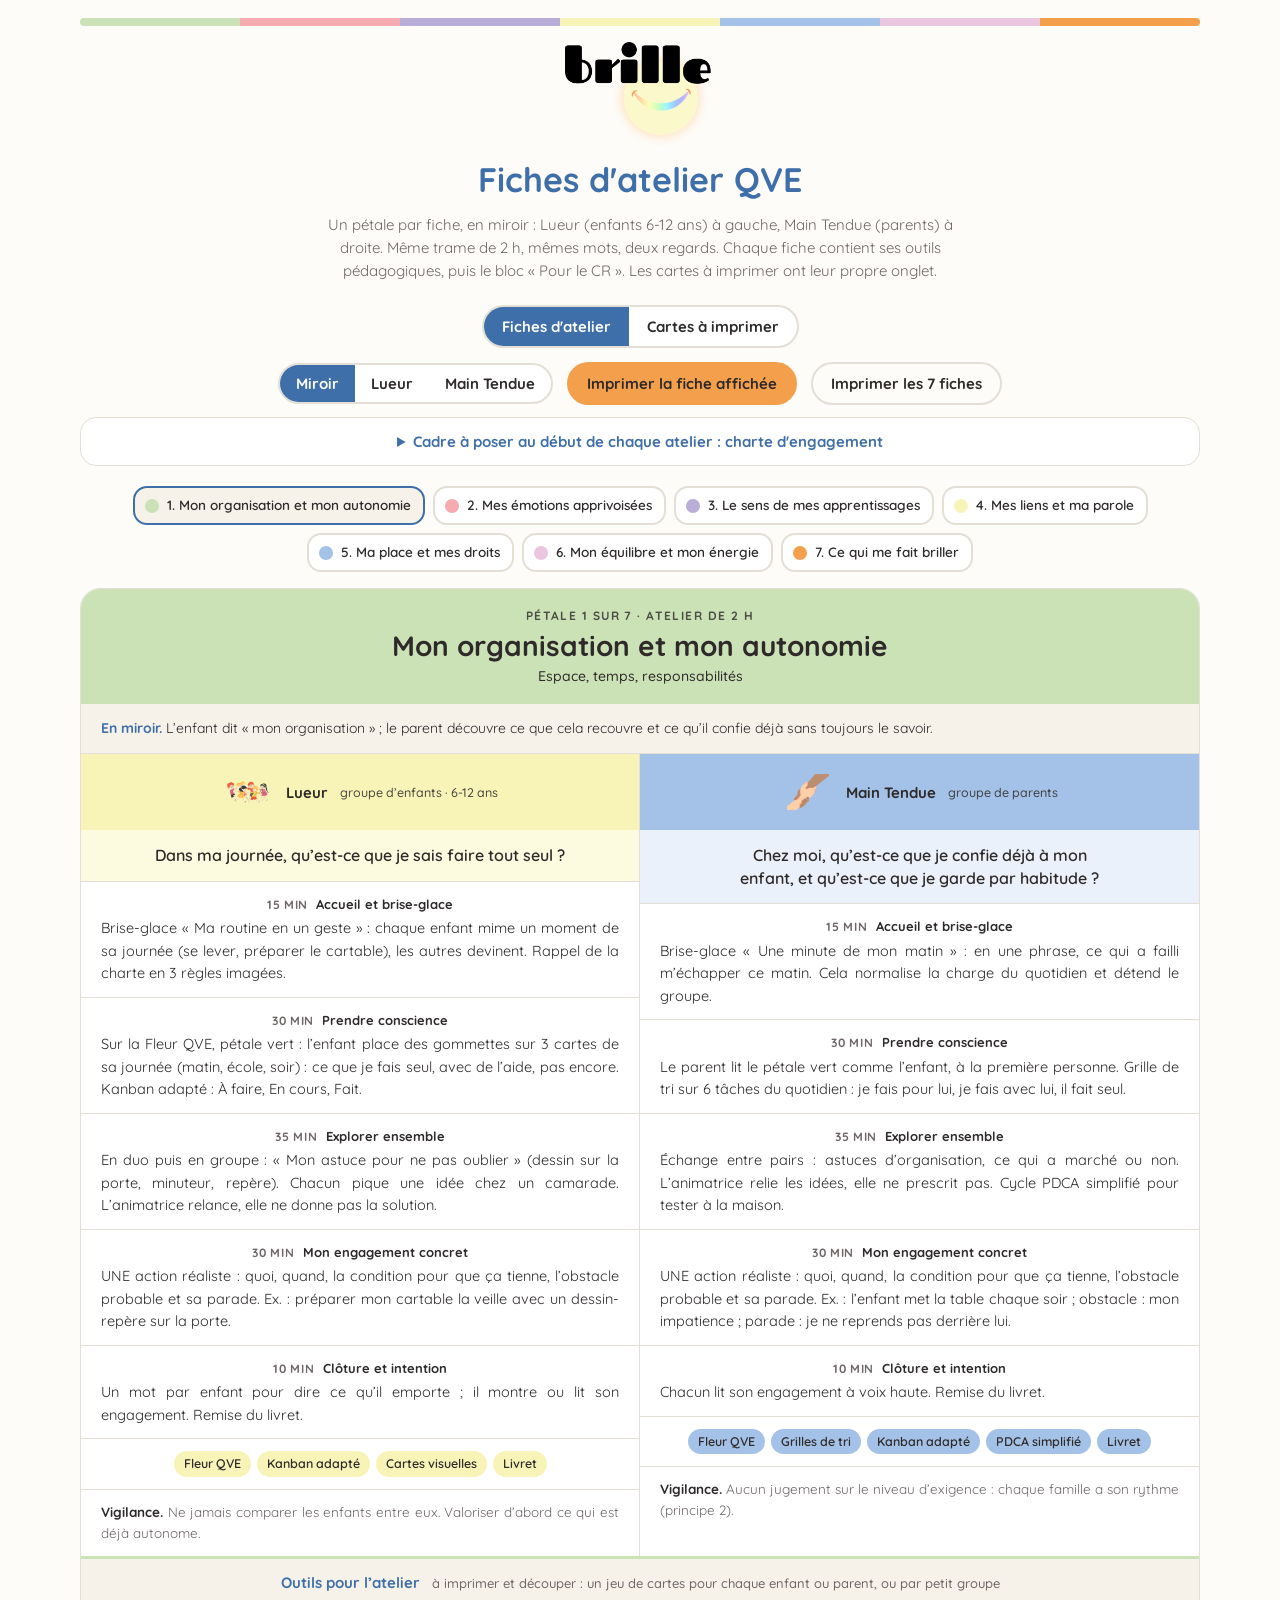
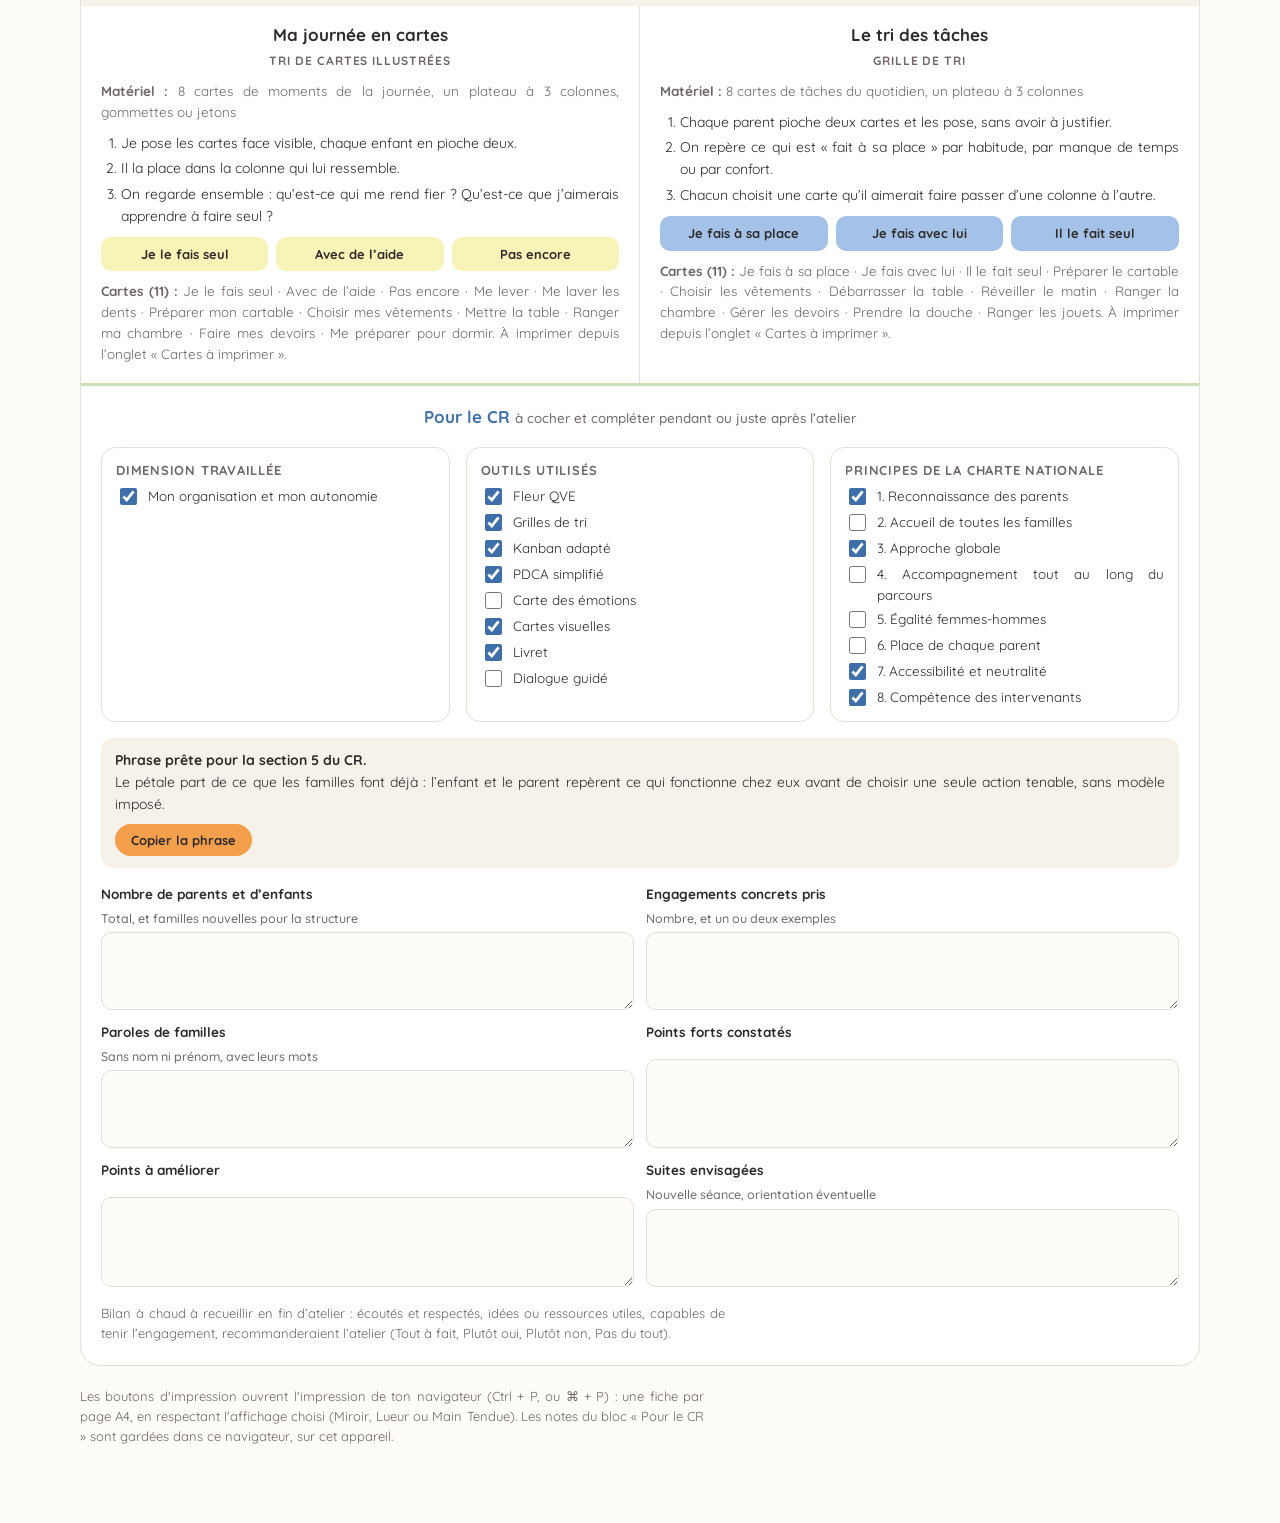
==== fiches-ateliers.html @ bea383f6 "Add files via upload" ====
<!doctype html>
<html lang="fr">
<head>
<meta charset="utf-8">
<meta name="viewport" content="width=device-width, initial-scale=1, viewport-fit=cover">
<style>[hidden]{display:none!important} body{margin:0}</style>
<title>Fiches d'atelier QVE</title>
<link rel="preconnect" href="https://fonts.googleapis.com">
<link rel="preconnect" href="https://fonts.gstatic.com" crossorigin>
<link href="https://fonts.googleapis.com/css2?family=Quicksand:wght@400;500;600;700&display=swap" rel="stylesheet">
<style>
/* Concept : une fiche par pétale, Lueur (enfants) et Main Tendue (parents) face à face, avec le bloc « Pour le CR » en pied. Palette du dossier de présentation BRILLE. */
:root {
  --bg: #FDFCF8; --surface: #ffffff; --fg: #2E2A2A; --muted: #6f6767; --line: #e4dfd6;
  --accent: #3f6fa8; --cta: #f49f4c; --ink: #2E2A2A;
  --lueur: #f8f4b8; --lueur-soft: #fdfbdf; --lueur-ink: #8a5a0c;
  --mt: #a4c2e7; --mt-soft: #eaf1fa; --mt-ink: #2f5f96;
  --soft-fill: #f6f2ea;
  --font: 'Quicksand', system-ui, -apple-system, 'Segoe UI', sans-serif;
}
@media (prefers-color-scheme: dark) {
  :root:not([data-theme="light"]) {
    --bg: #1c1b1f; --surface: #26242a; --fg: #efeaea; --muted: #b3abab; --line: #3b3840;
    --accent: #8db4e8; --lueur-soft: #36341f; --lueur-ink: #f0c98b; --mt-soft: #223244; --mt-ink: #a9c8f0;
    --soft-fill: #2d2b32; color-scheme: dark;
  }
}
:root[data-theme="dark"] {
  --bg: #1c1b1f; --surface: #26242a; --fg: #efeaea; --muted: #b3abab; --line: #3b3840;
  --accent: #8db4e8; --lueur-soft: #36341f; --lueur-ink: #f0c98b; --mt-soft: #223244; --mt-ink: #a9c8f0;
  --soft-fill: #2d2b32; color-scheme: dark;
}
* { box-sizing: border-box; }
body { background: var(--bg); color: var(--fg); font-family: var(--font); font-size: 15px; line-height: 1.55; margin: 0;
  padding-block: 0; padding-left: max(16px, env(safe-area-inset-left, 0px)); padding-right: max(16px, env(safe-area-inset-right, 0px)); }
.wrap { max-width: 1120px; margin: 0 auto; padding-block: 18px 64px; }
.bar7 { display: flex; height: 8px; border-radius: 4px; overflow: hidden; margin-bottom: 16px; }
.bar7 i { flex: 1; }
h1 { font-size: clamp(24px, 4.5vw, 34px); line-height: 1.15; margin: 0 0 6px; color: var(--accent); text-wrap: balance; }
.lead { color: var(--muted); max-width: 70ch; margin: 0 0 14px; }
.top { display: flex; flex-wrap: wrap; gap: 12px 24px; align-items: flex-end; justify-content: space-between; }
.modes { display: inline-flex; border: 2px solid var(--line); border-radius: 999px; overflow: hidden; background: var(--surface); }
.modes button { border: 0; background: transparent; color: var(--fg); font: inherit; font-weight: 700; padding: 7px 16px; cursor: pointer; }
.modes button[aria-pressed="true"] { background: var(--accent); color: #fff; }
:root[data-theme="dark"] .modes button[aria-pressed="true"] { color: #14202e; }
@media (prefers-color-scheme: dark) { :root:not([data-theme="light"]) .modes button[aria-pressed="true"] { color: #14202e; } }
button:focus-visible, summary:focus-visible, textarea:focus-visible, input:focus-visible { outline: 3px solid var(--accent); outline-offset: 2px; }
.tabs { display: flex; gap: 8px; overflow-x: auto; padding: 4px 2px 10px; margin: 14px 0 6px; scrollbar-width: thin; }
.tab { flex: 0 0 auto; border: 2px solid var(--line); background: var(--surface); color: var(--fg); font: inherit; font-weight: 600; font-size: 13.5px;
  border-radius: 14px; padding: 7px 12px 7px 10px; cursor: pointer; display: flex; align-items: center; gap: 8px; }
.tab .dot { width: 14px; height: 14px; border-radius: 50%; flex: none; }
.tab[aria-selected="true"] { border-color: var(--accent); background: var(--soft-fill); }
details.cadre { background: var(--surface); border: 1px solid var(--line); border-radius: 16px; padding: 0; margin: 6px 0 16px; }
details.cadre > summary { cursor: pointer; font-weight: 700; color: var(--accent); padding: 12px 16px; }
.cadre-body { padding: 0 16px 16px; display: grid; grid-template-columns: repeat(2, minmax(0, 1fr)); gap: 14px; font-size: 14px; }
.cadre-body h4 { margin: 0 0 6px; font-size: 14px; }
.cadre-body ul { margin: 0; padding-left: 18px; display: grid; gap: 4px; }
@media (max-width: 720px) { .cadre-body { grid-template-columns: minmax(0, 1fr); } }

.fiche { background: var(--surface); border: 1px solid var(--line); border-radius: 20px; overflow: hidden; margin-bottom: 20px; }
.fiche[hidden] { display: none; }
.band { background: var(--pc); color: var(--ink); padding: 18px 20px 16px; display: grid; gap: 4px; }
.band .kick { font-size: 12px; font-weight: 700; letter-spacing: .12em; text-transform: uppercase; opacity: .8; }
.band h2 { margin: 0; font-size: clamp(21px, 3.4vw, 28px); line-height: 1.15; text-wrap: balance; }
.band .sub { font-size: 14px; font-weight: 500; }
.mirror { padding: 14px 20px; border-bottom: 1px solid var(--line); background: var(--soft-fill); font-size: 14px; }
.mirror b { color: var(--accent); }
.cols { display: grid; grid-template-columns: 1fr 1fr; }
.side-h { padding: 12px 20px; font-weight: 700; display: flex; flex-wrap: wrap; gap: 4px 12px; align-items: baseline; }
.side-h small { font-weight: 500; opacity: .85; }
.lueur .side-h { background: var(--lueur); color: var(--ink); }
.mt .side-h { background: var(--mt); color: var(--ink); }
.question { padding: 14px 20px; font-weight: 600; font-size: 16px; line-height: 1.4; text-wrap: balance; }
.lueur .question { background: var(--lueur-soft); }
.mt .question { background: var(--mt-soft); }
.step { padding: 12px 20px; border-top: 1px solid var(--line); min-width: 0; }
.step .tl { display: flex; gap: 8px; align-items: baseline; font-size: 12px; font-weight: 700; letter-spacing: .06em; text-transform: uppercase; color: var(--muted); margin-bottom: 3px; }
.step .tl b { color: var(--fg); letter-spacing: 0; text-transform: none; font-size: 13px; }
.step p { margin: 0; font-size: 14.5px; }
.lueur { border-right: 1px solid var(--line); }
.chips { display: flex; flex-wrap: wrap; gap: 6px; padding: 12px 20px; border-top: 1px solid var(--line); }
.chip { font-size: 12.5px; font-weight: 600; padding: 3px 10px; border-radius: 999px; }
.lueur .chip { background: var(--lueur); color: var(--ink); }
.mt .chip { background: var(--mt); color: var(--ink); }
.vig { padding: 12px 20px; border-top: 1px solid var(--line); font-size: 13.5px; color: var(--muted); }
.vig b { color: var(--fg); }
[data-mode="lueur"] .mt, [data-mode="mt"] .lueur { display: none; }
[data-mode="lueur"] .cols, [data-mode="mt"] .cols { grid-template-columns: minmax(0, 1fr); }
[data-mode="lueur"] .lueur { border-right: 0; }
.mt, .lueur { min-width: 0; }
@media (max-width: 760px) {
  .cols { grid-template-columns: minmax(0, 1fr); }
  .lueur { border-right: 0; border-bottom: 3px solid var(--line); }
}

.cr { border-top: 3px solid var(--pc); padding: 18px 20px 22px; display: grid; gap: 16px; }
.cr h3 { margin: 0; font-size: 17px; color: var(--accent); }
.cr h3 span { font-weight: 500; color: var(--muted); font-size: 13.5px; }
.crgrid { display: grid; grid-template-columns: repeat(3, minmax(0, 1fr)); gap: 16px; }
@media (max-width: 860px) { .crgrid { grid-template-columns: minmax(0, 1fr); } }
.box { border: 1px solid var(--line); border-radius: 14px; padding: 12px 14px; min-width: 0; }
.box h4 { margin: 0 0 6px; font-size: 13px; letter-spacing: .06em; text-transform: uppercase; color: var(--muted); }
.checks { display: grid; gap: 4px; font-size: 13.5px; }
.checks label { display: flex; gap: 8px; align-items: flex-start; }
.checks input { width: 17px; height: 17px; margin-top: 2px; accent-color: var(--accent); flex: none; }
.phrase { font-size: 14px; background: var(--soft-fill); border-radius: 12px; padding: 12px 14px; }
.phrase .cp { margin-top: 8px; border: 2px solid var(--cta); background: var(--cta); color: var(--ink); font: inherit; font-weight: 700; font-size: 13px; border-radius: 999px; padding: 4px 14px; cursor: pointer; }
.notes { display: grid; grid-template-columns: repeat(2, minmax(0, 1fr)); gap: 12px; }
@media (max-width: 760px) { .notes { grid-template-columns: minmax(0, 1fr); } }
.notes label { display: grid; gap: 4px; font-weight: 700; font-size: 13.5px; }
.notes label span { font-weight: 500; color: var(--muted); font-size: 12.5px; }
.notes textarea { font: inherit; font-weight: 400; width: 100%; min-height: 78px; resize: vertical; padding: 8px 10px; border-radius: 10px; border: 1.5px solid var(--line); background: var(--bg); color: var(--fg); }
.foot { margin-top: 10px; font-size: 13px; color: var(--muted); max-width: 78ch; }


.logo { width: 52px; height: 52px; border-radius: 14px; flex: none; align-self: center; }
.side-h { align-items: center; }
.toolhead { padding: 12px 20px; font-weight: 700; color: var(--accent); border-top: 3px solid var(--pc); background: var(--soft-fill); }
.toolhead span { font-weight: 500; color: var(--muted); font-size: 13px; margin-left: 8px; }
.tool { padding: 16px 20px 18px; display: grid; gap: 10px; }
.tool h4 { margin: 0; font-size: 17px; }
.ttype { font-size: 12px; font-weight: 700; letter-spacing: .08em; text-transform: uppercase; color: var(--muted); margin-top: -6px; }
.mat { margin: 0; font-size: 13.5px; color: var(--muted); }
.how { margin: 0; padding-left: 20px; display: grid; gap: 4px; font-size: 14px; }
.zones { display: flex; flex-wrap: wrap; gap: 8px; }
.zone { flex: 1 1 90px; text-align: center; font-weight: 700; font-size: 13px; padding: 7px 6px; border-radius: 10px; color: var(--ink); }
.lueur .zone { background: var(--lueur); } .mt .zone { background: var(--mt); }
.cards { display: grid; grid-template-columns: repeat(auto-fill, minmax(130px, 1fr)); gap: 8px; }
.card { border: 2px dashed var(--line); border-radius: 12px; padding: 10px; font-size: 13.5px; font-weight: 600; min-height: 56px; display: flex; align-items: center; justify-content: center; text-align: center; overflow-wrap: anywhere; }
.lueur .card { background: var(--lueur-soft); } .mt .card { background: var(--mt-soft); }

@page { size: A4; margin: 10mm; }
@media print {
  body { background: #fff; color: #2E2A2A; padding: 0; font-size: 11.5px; }
  .top .modes, .tabs, .cp, details.cadre, .foot { display: none !important; }
  .fiche { break-after: page; border: 0; border-radius: 0; margin: 0; display: block !important; background: #fff; }
  .step, .box, .card { break-inside: avoid; }
  .toolhead { break-before: page; }
  .card { border-color: #8b8478; }
  .notes textarea { min-height: 56px; border: 1px solid #bdb6ac; background: #fff; }
}
@media (prefers-reduced-motion: no-preference) { .tab, .modes button { transition: background .15s, border-color .15s; } }
</style>
<style>
/* Alignements : titres centrés, textes justifiés */
.hero { display: grid; justify-items: center; text-align: center; gap: 8px; margin-bottom: 14px; }
.brand { width: 150px; height: auto; }
.lead { margin-inline: auto; text-align: center; }
.seg { display: inline-flex; border: 2px solid var(--line); border-radius: 999px; overflow: hidden; background: var(--surface); }
.seg button { border: 0; background: transparent; color: var(--fg); font: inherit; font-weight: 700; padding: 8px 18px; cursor: pointer; }
.seg button[aria-pressed="true"] { background: var(--accent); color: #fff; }
:root[data-theme="dark"] .seg button[aria-pressed="true"] { color: #14202e; }
@media (prefers-color-scheme: dark) { :root:not([data-theme="light"]) .seg button[aria-pressed="true"] { color: #14202e; } }
.toolbar { display: flex; flex-wrap: wrap; gap: 10px 14px; align-items: center; justify-content: center; margin: 12px 0; }
.btn { border: 2px solid var(--cta); background: var(--cta); color: #2E2A2A; font: inherit; font-weight: 700; border-radius: 999px; padding: 8px 18px; cursor: pointer; text-decoration: none; display: inline-block; }
.btn.alt { background: transparent; color: var(--fg); border-color: var(--line); }
.sel, .chk { display: flex; align-items: center; gap: 8px; font-weight: 600; font-size: 14px; }
.sel select { font: inherit; padding: 6px 10px; border-radius: 10px; border: 1.5px solid var(--line); background: var(--surface); color: var(--fg); max-width: 100%; }
.tabs { justify-content: center; flex-wrap: wrap; overflow: visible; }
.band, .question, .toolhead, .tool h4, .ttype, .cr h3 { text-align: center; }
.side-h { justify-content: center; text-align: center; }
.chips { justify-content: center; }
.step .tl { justify-content: center; }
.step p, .vig, .mirror, .mat, .how li, .phrase, .foot, .cadre-body li, .box .checks { text-align: justify; hyphens: auto; }
.cfoot { text-align: center; margin-inline: auto; }
.cadre > summary { text-align: center; }
.cadre-body h4 { text-align: center; }
#printCards { display: none; }
.pdfl { display: inline-flex; flex-wrap: wrap; gap: 10px; justify-content: center; }

/* Cartes 63 x 88 mm (format jeu de cartes standard) ; 1em = 1mm à l'impression */
.pcard { --u: .9mm; font-size: var(--u); width: 63em; height: 88em; box-sizing: border-box; background: #fff; border: .25em solid #d8d2c6; border-radius: 3.2em; font-family: var(--font); color: #2E2A2A; line-height: 1.2; overflow: hidden; flex: none; }
@media (max-width: 760px) { .pcard { --u: .7mm; } }
.pcard .pin { height: 100%; display: flex; flex-direction: column; background: #fff; }
.phead { background: var(--pc); height: 12em; flex: none; display: flex; align-items: center; justify-content: center; padding: 0 3em; text-align: center; }
.phead b { font-size: 3.5em; font-weight: 700; line-height: 1.15; }
.pill { flex: none; height: calc(var(--u) * 40); display: grid; place-items: center; font-size: calc(var(--u) * 25); line-height: 1; font-family: "Apple Color Emoji", "Segoe UI Emoji", "Noto Color Emoji", sans-serif; padding-top: calc(var(--u) * 3); }
.ptext { flex: 1; display: flex; flex-direction: column; align-items: center; justify-content: center; text-align: center; padding: calc(var(--u) * 1) calc(var(--u) * 3) calc(var(--u) * 4); font-weight: 700; overflow-wrap: anywhere; hyphens: auto; }
.ptext.xl { font-size: 6em; } .ptext.lg { font-size: 4.8em; } .ptext.md { font-size: 4em; } .ptext.sm { font-size: 3.2em; }
.wl { width: 100%; height: calc(var(--u) * 3.4); border-bottom: calc(var(--u) * .3) solid rgba(46,42,42,.4); }
.zl { margin-top: calc(var(--u) * 1.5); font-size: .45em; font-weight: 700; background: var(--sc); padding: .15em .9em; border-radius: 99em; letter-spacing: .08em; text-transform: uppercase; }
.back .pin { align-items: center; justify-content: center; position: relative; }
.bmain { width: 50em; height: auto; }
.bsd { position: absolute; bottom: 5em; left: 50%; transform: translateX(-50%); width: 9em; height: 9em; border-radius: 2em; }
.dh { margin: 22px 0 10px; font-size: 17px; text-align: center; display: flex; flex-wrap: wrap; align-items: center; justify-content: center; gap: 8px; }
.dh .sw { width: 16px; height: 16px; border-radius: 50%; background: var(--pc); border: 2px solid var(--fg); }
.dh small { font-weight: 500; color: var(--muted); font-size: 13px; }
.deck { display: flex; flex-wrap: wrap; gap: 12px; justify-content: center; }

@media print {
  * { -webkit-print-color-adjust: exact; print-color-adjust: exact; }
  .noprint, .toolbar { display: none !important; }
  body { padding: 0; }
  .wrap { max-width: none; padding: 0; }
  .fiche[hidden] { display: none !important; }
  body[data-print="fiches"] .fiche[hidden] { display: block !important; }
  body[data-print="cartes"] #vFiches, body[data-print="cartes"] #vCartes { display: none !important; }
  body[data-print="fiche"] #vCartes, body[data-print="fiches"] #vCartes { display: none !important; }
  body[data-print="cartes"] #printCards { display: block; }
  .sheet { display: grid; grid-template-columns: repeat(3, 63mm); grid-auto-rows: 88mm; justify-content: center; align-content: start; break-after: page; page-break-after: always; }
  .sheet:last-child { break-after: auto; page-break-after: auto; }
  .band { padding: 10px 14px; } .band h2 { font-size: 18px; } .mirror { padding: 7px 14px; font-size: 10px; }
  .side-h { padding: 6px 12px; font-size: 12px; } .logo { width: 34px; height: 34px; }
  .question { padding: 8px 12px; font-size: 12px; }
  .step { padding: 5px 12px; } .step p { font-size: 9.8px; line-height: 1.4; } .step .tl { font-size: 9px; margin-bottom: 1px; }
  .chips { padding: 6px 12px; } .chip { font-size: 9.5px; } .vig { padding: 6px 12px; font-size: 9.5px; }
  .toolhead { padding: 8px 14px; font-size: 12px; } .tool { padding: 10px 14px; gap: 6px; } .tool h4 { font-size: 13px; } .how, .mat { font-size: 9.8px; }
  .cr { padding: 12px 14px; gap: 10px; } .box { padding: 8px 10px; } .checks { font-size: 9.5px; } .notes textarea { min-height: 44px; }
  .fiche { break-inside: auto; }
  .sheet .pcard { --u: 1mm; outline: .15mm solid #b9b3a8; outline-offset: -.1mm; }
}
</style>



</head>
<body>
<div class="wrap">
  <div class="bar7 noprint" aria-hidden="true"><i style="background:#cbe1b6"></i><i style="background:#f5abaf"></i><i style="background:#b8aed7"></i><i style="background:#f8f4b8"></i><i style="background:#a4c2e7"></i><i style="background:#ebc6e0"></i><i style="background:#f49f4c"></i></div>
  <header class="hero noprint">
    <img class="brand" src="[data-uri]" alt="BRILLE" width="150">
    <h1>Fiches d'atelier QVE</h1>
    <p class="lead">Un pétale par fiche, en miroir : Lueur (enfants 6-12 ans) à gauche, Main Tendue (parents) à droite. Même trame de 2 h, mêmes mots, deux regards. Chaque fiche contient ses outils pédagogiques, puis le bloc « Pour le CR ». Les cartes à imprimer ont leur propre onglet.</p>
    <div class="seg" id="views" role="group" aria-label="Vue">
      <button type="button" data-v="f" aria-pressed="true">Fiches d'atelier</button>
      <button type="button" data-v="c" aria-pressed="false">Cartes à imprimer</button>
    </div>
  </header>

  <section id="vFiches" class="fichesview">
    <div class="toolbar noprint">
      <div class="modes" role="group" aria-label="Affichage">
        <button type="button" data-m="mirror" aria-pressed="true">Miroir</button>
        <button type="button" data-m="lueur" aria-pressed="false">Lueur</button>
        <button type="button" data-m="mt" aria-pressed="false">Main Tendue</button>
      </div>
      <button type="button" class="btn" id="pOne">Imprimer la fiche affichée</button>
      <button type="button" class="btn alt" id="pAll">Imprimer les 7 fiches</button>
    </div>

    <details class="cadre noprint">
      <summary>Cadre à poser au début de chaque atelier : charte d'engagement</summary>
      <div class="cadre-body">
        <div>
          <h4>Les participants s'engagent à…</h4>
          <ul>
            <li>Respecter le cadre : écouter sans couper la parole, y compris les enfants.</li>
            <li>Garantir la confidentialité : ce qui est partagé reste dans l'atelier.</li>
            <li>Participer avec bienveillance, sans jugement.</li>
            <li>Respecter l'enfant acteur : ne pas répondre à sa place.</li>
            <li>Être pleinement présent·e : téléphone en silencieux.</li>
            <li>S'engager dans l'action, à son rythme.</li>
          </ul>
        </div>
        <div>
          <h4>L'intervenante s'engage à…</h4>
          <ul>
            <li>Garantir un cadre sécurisant.</li>
            <li>Garder une posture non directive : je facilite, je ne prescris pas.</li>
            <li>Assurer la confidentialité.</li>
            <li>Adapter l'animation à la réalité de chaque famille.</li>
            <li>Rester dans le cadre socio-éducatif, non thérapeutique, et orienter si besoin.</li>
            <li>Évaluer et améliorer (bilan à chaud et à froid, logique PDCA).</li>
          </ul>
        </div>
      </div>
    </details>

    <nav class="tabs noprint" id="tabs" role="tablist" aria-label="Pétales"></nav>
    <main id="fiches" data-mode="mirror"></main>
    <p class="foot noprint">Les boutons d'impression ouvrent l'impression de ton navigateur (Ctrl + P, ou ⌘ + P) : une fiche par page A4, en respectant l'affichage choisi (Miroir, Lueur ou Main Tendue). Les notes du bloc « Pour le CR » sont gardées dans ce navigateur, sur cet appareil.</p>
  </section>

  <section id="vCartes" class="cardsview" hidden>
    <div class="toolbar noprint">
      <label class="sel">Pétale <select id="selP"></select></label>
      <label class="sel">Côté <select id="selS"><option value="both">Lueur et Main Tendue</option><option value="L">Lueur (enfants)</option><option value="M">Main Tendue (parents)</option></select></label>
      <label class="sel">Impression <select id="selMode"><option value="auto">Recto-verso automatique</option><option value="rectos">Manuel : les rectos d'abord</option><option value="dos">Manuel : les dos ensuite</option></select></label>
      <label class="sel">Retourner sur <select id="selFlip"><option value="long">le bord long</option><option value="short">le bord court</option></select></label>
      <label class="chk"><input type="checkbox" id="optGroup" checked> Regrouper les cartes (moins de papier)</label>
      <label class="chk"><input type="checkbox" id="optRev"> Dos en ordre inverse</label>
      <button type="button" class="btn" id="pCards">Imprimer ces cartes</button>
      <span id="pdfLinks" class="pdfl">
        <a class="btn alt" href="cartes-brille-rectos.pdf" download>PDF des rectos</a>
        <a class="btn alt" href="cartes-brille-dos.pdf" download>PDF des dos</a>
        <a class="btn alt" href="cartes-brille-recto-verso.pdf" download>PDF recto-verso</a>
      </span>
    </div>
    <p class="foot cfoot noprint" id="cardsMeta"></p>
    <div id="cardsPreview"></div>
    <p class="foot cfoot noprint">Impression à la main : choisis « les rectos d'abord », puis remets la pile dans le bac et choisis « les dos ensuite ». Les dos sont placés en miroir pour tomber derrière chaque recto, avec un retournement sur le bord long (comme on tourne la page d'un livre). Fais d'abord un test avec une seule feuille : si le dos est à l'envers ou décalé, change « Retourner sur » ou coche « Dos en ordre inverse ». Imprime à l'échelle 100 % (sans « ajuster à la page ») et découpe sur les traits gris.</p>
  </section>

  <div id="printCards" aria-hidden="true"></div>
</div>

<script>
(function () {
  'use strict';
  var STEPS = [['15 min', 'Accueil et brise-glace'], ['30 min', 'Prendre conscience'], ['35 min', 'Explorer ensemble'], ['30 min', 'Mon engagement concret'], ['10 min', 'Clôture et intention']];
  var ENG = 'UNE action réaliste : quoi, quand, la condition pour que ça tienne, l’obstacle probable et sa parade. ';
  var PRINCIPES = {
    1: 'Reconnaissance des parents', 2: 'Accueil de toutes les familles', 3: 'Approche globale', 4: 'Accompagnement tout au long du parcours',
    5: 'Égalité femmes-hommes', 6: 'Place de chaque parent', 7: 'Accessibilité et neutralité', 8: 'Compétence des intervenants'
  };
  var OUTILS = ['Fleur QVE', 'Grilles de tri', 'Kanban adapté', 'PDCA simplifié', 'Carte des émotions', 'Cartes visuelles', 'Livret', 'Dialogue guidé'];


  var LOGO_L = "[data-uri]";
  var LOGO_M = "[data-uri]";
  var T = {"orga": {"L": {"nom": "Ma journée en cartes", "type": "Tri de cartes illustrées", "mat": "8 cartes de moments de la journée, un plateau à 3 colonnes, gommettes ou jetons", "steps": ["Je pose les cartes face visible, chaque enfant en pioche deux.", "Il la place dans la colonne qui lui ressemble.", "On regarde ensemble : qu’est-ce qui me rend fier ? Qu’est-ce que j’aimerais apprendre à faire seul ?"], "zones": ["Je le fais seul", "Avec de l’aide", "Pas encore"], "cartes": ["Me lever", "Me laver les dents", "Préparer mon cartable", "Choisir mes vêtements", "Mettre la table", "Ranger ma chambre", "Faire mes devoirs", "Me préparer pour dormir"]}, "M": {"nom": "Le tri des tâches", "type": "Grille de tri", "mat": "8 cartes de tâches du quotidien, un plateau à 3 colonnes", "steps": ["Chaque parent pioche deux cartes et les pose, sans avoir à justifier.", "On repère ce qui est « fait à sa place » par habitude, par manque de temps ou par confort.", "Chacun choisit une carte qu’il aimerait faire passer d’une colonne à l’autre."], "zones": ["Je fais à sa place", "Je fais avec lui", "Il le fait seul"], "cartes": ["Préparer le cartable", "Choisir les vêtements", "Débarrasser la table", "Réveiller le matin", "Ranger la chambre", "Gérer les devoirs", "Prendre la douche", "Ranger les jouets"]}}, "emo": {"L": {"nom": "La carte des émotions et ma boîte à calme", "type": "Cartes visuelles et silhouette", "mat": "8 cartes d’émotions, une silhouette à colorier, 8 cartes « ce qui m’aide », feutres", "steps": ["Je choisis une carte d’émotion que j’ai vécue cette semaine, sans raconter pourquoi.", "Je colorie sur la silhouette où je la sens dans mon corps.", "Je pioche une carte « ce qui m’aide » et je dis si je l’essaierais."], "zones": [], "cartes": ["Joie", "Colère", "Tristesse", "Peur", "Surprise", "Honte", "Fierté", "Fatigue", "Respirer comme une bougie", "Dessiner", "Bouger un peu", "Un câlin", "Un verre d’eau", "Un coin calme", "Écouter de la musique", "Dire « j’ai besoin d’un moment »"]}, "M": {"nom": "Mes déclencheurs et mes ressources", "type": "Cartes situations et ressources", "mat": "6 cartes situations, 8 cartes ressources, carte des émotions", "steps": ["Je choisis une situation qui me met à l’épreuve et l’émotion que je repère chez moi.", "Je regarde les cartes ressources et je garde celles qui me parlent.", "En paire, on se raconte une ressource déjà testée, l’autre écoute sans conseiller."], "zones": [], "cartes": ["Le matin qui presse", "Le coucher qui s’éternise", "Les devoirs qui traînent", "Une dispute entre frères et sœurs", "Les écrans", "Un refus ou une crise", "Je respire profondément", "Je m’éloigne deux minutes", "Je nomme l’émotion à voix haute", "Je demande de l’aide", "Je reprends la parole plus tard", "Je me rappelle ce qui marche", "Je bouge un peu", "Je me parle avec douceur"]}}, "app": {"L": {"nom": "Mon truc pour comprendre", "type": "Cartes à piocher", "mat": "8 cartes « façons d’apprendre », 4 cartes questions, feutres", "steps": ["Je pioche une carte question et je réponds par un dessin ou un mot.", "Je choisis les deux « trucs pour comprendre » que j’utilise déjà.", "Je dis à un camarade un truc qu’il pourrait essayer."], "zones": [], "cartes": ["Ce que j’aime apprendre", "Ce qui est difficile pour moi", "Une chose que je voudrais comprendre", "Qui m’aide quand je bloque", "Dessiner", "Expliquer à quelqu’un", "Répéter à voix haute", "Faire un schéma", "Bouger en réfléchissant", "Faire une pause", "Utiliser un exemple", "Me poser des questions"]}, "M": {"nom": "Mon scénario du moment devoirs", "type": "Carte à compléter", "mat": "6 cartes repères, une feuille « mon scénario », stylos", "steps": ["Je pioche une carte repère et je note ce qui se passe aujourd’hui chez moi.", "Je repère ce qui aide mon enfant et ce qui le bloque.", "J’échange avec un autre parent, sans modèle à suivre."], "zones": [], "cartes": ["Où ça se passe", "Quand", "Combien de temps", "Mon rôle : présent, disponible, à distance", "Ce qui aide mon enfant", "Ce qui le bloque", "Une question curieuse à poser", "Un encouragement à utiliser"]}}, "liens": {"L": {"nom": "Ma carte des liens", "type": "Carte à remplir", "mat": "Une feuille à cercles autour de « moi », 6 cartes « phrases pour le dire », feutres", "steps": ["Je me dessine au centre et j’écris ou dessine les personnes importantes autour.", "Trait plein : lien fort. Pointillé : lien à renforcer.", "Je choisis une phrase pour dire quelque chose de difficile et on la répète ensemble."], "zones": [], "cartes": ["Je ne suis pas d’accord", "Stop, je n’aime pas ça", "Peux-tu m’aider ?", "Je suis désolé", "Merci, ça m’a fait plaisir", "J’ai besoin d’un moment seul"]}, "M": {"nom": "Le trinôme d’écoute", "type": "Dialogue guidé", "mat": "3 cartes rôles, 8 cartes questions ouvertes, un minuteur", "steps": ["Dans chaque trinôme : un parle, un écoute, un observe. Trois minutes chacun.", "Celui qui écoute reformule sans conseiller. L’observateur note ce qui l’a frappé.", "On change les rôles, puis on partage une découverte avec le groupe."], "zones": [], "cartes": ["Parleur", "Écoutant", "Observateur", "Raconte-moi…", "Qu’est-ce qui t’a plu ?", "Comment l’as-tu vécu ?", "Qu’est-ce qui t’a surpris ?", "Qu’est-ce que tu voudrais dire à ton enfant ?", "Quel mot utilises-tu souvent ?", "Quand te sens-tu écouté·e ?"]}}, "place": {"L": {"nom": "Mes droits et mes règles", "type": "Cartes images et jeu oui / non / ça dépend", "mat": "4 cartes droits, 8 cartes situations, 3 pancartes OUI, NON, ÇA DÉPEND", "steps": ["Je regarde les 4 droits et je choisis celui qui est facile chez moi, puis un plus difficile.", "Je pioche une situation et je lève la pancarte qui me ressemble.", "On en discute : une règle qui m’aide, une règle que je ne comprends pas."], "zones": ["OUI", "NON", "ÇA DÉPEND"], "cartes": ["Être écouté", "Jouer et me reposer", "Être protégé", "Dire ce que je pense", "Je peux choisir mes vêtements", "Je peux donner mon avis sur une règle", "Je peux dire non à un câlin", "Je dois ranger ma chambre", "Je peux demander de l’aide", "Je peux être en colère"]}, "M": {"nom": "Mon cadre en trois zones", "type": "Grille de tri des règles", "mat": "8 cartes règles, un plateau à 3 zones", "steps": ["Je place chaque carte dans la zone qui correspond à ma famille.", "Je regarde ce qui est négociable et ce qui pourrait être co-construit avec mon enfant.", "J’échange avec un autre parent sur ce qui fait tenir un cadre."], "zones": ["Non négociable", "Négociable", "À co-construire"], "cartes": ["L’heure du coucher", "Les écrans", "La politesse", "Les devoirs", "Les repas", "La sécurité", "Le rangement", "Les sorties"]}}, "equi": {"L": {"nom": "Ma batterie", "type": "Tri de cartes et jauge", "mat": "Une batterie à 5 niveaux, 8 cartes, gommettes", "steps": ["Je colore ma batterie du jour de 1 à 5.", "Je classe les cartes : ça recharge ma batterie, ça la vide.", "Je choisis une carte que j’aimerais voir plus souvent."], "zones": ["Ça recharge", "Ça vide"], "cartes": ["Bien dormir", "Manger quand j’ai faim", "Bouger dehors", "Les écrans", "Jouer", "Voir mes copains", "Un moment calme", "Être pressé le matin"]}, "M": {"nom": "La batterie de la famille", "type": "Cartes rituels", "mat": "8 cartes de rituels, un plateau « ça va / ça pèse », une carte vierge", "steps": ["Je colore ma batterie de parent de 1 à 5, sans commentaire.", "Je place chaque rituel du quotidien dans « ça va » ou « ça pèse ».", "Je choisis un rituel à ajuster, sans chercher la norme."], "zones": ["Ça va", "Ça pèse"], "cartes": ["Le réveil", "Le petit-déjeuner", "Le trajet", "Le repas du soir", "Les écrans", "Le coucher", "Un temps pour moi", "Carte à compléter"]}}, "briller": {"L": {"nom": "L’étoile de mes forces", "type": "Étoile à colorier et cartes compliments", "mat": "Une étoile à 5 branches, 10 cartes compliments, feutres", "steps": ["Sur chaque branche j’écris ou dessine une chose que je sais bien faire.", "Le groupe m’offre une carte compliment vraie.", "Je choisis une carte à garder."], "zones": [], "cartes": ["Tu as du courage", "Tu as aidé quelqu’un", "Tu as de bonnes idées", "Tu es drôle", "Tu continues quand c’est difficile", "Tu écoutes bien", "Tu es créatif", "Tu es généreux", "Tu t’es débrouillé tout seul", "Tu es un bon copain"]}, "M": {"nom": "Le miroir des forces", "type": "Cartes forces et formule du compliment précis", "mat": "12 cartes forces, une carte « compliment précis », stylos", "steps": ["Je choisis 3 forces que je vois chez mon enfant et 1 que je n’avais pas encore remarquée.", "Je formule un compliment précis avec la carte-modèle.", "Le groupe me renvoie une compétence que je montre comme parent."], "zones": [], "cartes": ["Curieux", "Sensible", "Persévérant", "Drôle", "Créatif", "Généreux", "Organisé", "Courageux", "Attentif", "Débrouillard", "Compliment précis : « Quand tu… j’ai vu que tu… ça montre que tu es… »", "Une compétence que j’apprécie chez moi"]}}};
  var P = [
    { id: 'orga', n: 'Mon organisation et mon autonomie', s: 'Espace, temps, responsabilités', c: '#cbe1b6', pr: [1, 3, 7, 8],
      mir: 'L’enfant dit « mon organisation » ; le parent découvre ce que cela recouvre et ce qu’il confie déjà sans toujours le savoir.',
      cr: 'Le pétale part de ce que les familles font déjà : l’enfant et le parent repèrent ce qui fonctionne chez eux avant de choisir une seule action tenable, sans modèle imposé.',
      L: { q: 'Dans ma journée, qu’est-ce que je sais faire tout seul ?',
        a: 'Brise-glace « Ma routine en un geste » : chaque enfant mime un moment de sa journée (se lever, préparer le cartable), les autres devinent. Rappel de la charte en 3 règles imagées.',
        p: 'Sur la Fleur QVE, pétale vert : l’enfant place des gommettes sur 3 cartes de sa journée (matin, école, soir) : ce que je fais seul, avec de l’aide, pas encore. Kanban adapté : À faire, En cours, Fait.',
        e: 'En duo puis en groupe : « Mon astuce pour ne pas oublier » (dessin sur la porte, minuteur, repère). Chacun pique une idée chez un camarade. L’animatrice relance, elle ne donne pas la solution.',
        g: ENG + 'Ex. : préparer mon cartable la veille avec un dessin-repère sur la porte.',
        o: ['Fleur QVE', 'Kanban adapté', 'Cartes visuelles', 'Livret'],
        v: 'Ne jamais comparer les enfants entre eux. Valoriser d’abord ce qui est déjà autonome.' },
      M: { q: 'Chez moi, qu’est-ce que je confie déjà à mon enfant, et qu’est-ce que je garde par habitude ?',
        a: 'Brise-glace « Une minute de mon matin » : en une phrase, ce qui a failli m’échapper ce matin. Cela normalise la charge du quotidien et détend le groupe.',
        p: 'Le parent lit le pétale vert comme l’enfant, à la première personne. Grille de tri sur 6 tâches du quotidien : je fais pour lui, je fais avec lui, il fait seul.',
        e: 'Échange entre pairs : astuces d’organisation, ce qui a marché ou non. L’animatrice relie les idées, elle ne prescrit pas. Cycle PDCA simplifié pour tester à la maison.',
        g: ENG + 'Ex. : l’enfant met la table chaque soir ; obstacle : mon impatience ; parade : je ne reprends pas derrière lui.',
        o: ['Fleur QVE', 'Grilles de tri', 'Kanban adapté', 'PDCA simplifié', 'Livret'],
        v: 'Aucun jugement sur le niveau d’exigence : chaque famille a son rythme (principe 2).' } },

    { id: 'emo', n: 'Mes émotions apprivoisées', s: 'Nommer, exprimer, réguler', c: '#f5abaf', pr: [1, 2, 3, 8],
      mir: 'Même carte des émotions, deux regards : l’enfant nomme ce qu’il ressent, le parent apprend le vocabulaire et repère ses propres réactions.',
      cr: 'La carte des émotions donne à chacun les mêmes mots. La démarche est non thérapeutique : on nomme, on partage des astuces entre pairs, on ne cherche pas à expliquer ni à diagnostiquer.',
      L: { q: 'Quand je ressens quelque chose de fort, comment je le dis et qu’est-ce qui m’aide ?',
        a: 'Météo des émotions : chacun pose sa pastille sur la carte des émotions, sans avoir à expliquer.',
        p: 'Carte des émotions : placer 3 émotions vécues cette semaine et colorier sur la silhouette où on les sent dans le corps. Pétale rose de la Fleur QVE.',
        e: '« Ma boîte à calme » : on liste ensemble ce qui aide (respirer, dessiner, bouger, un câlin). Mini jeux de rôle avec cartes ou marionnettes, sur des situations inventées, jamais celles des familles.',
        g: ENG + 'Ex. : 3 respirations « bougie » avant de répondre quand je suis en colère ; un geste-signal convenu avec mon parent.',
        o: ['Fleur QVE', 'Carte des émotions', 'Cartes visuelles', 'Livret'],
        v: 'Aucune interprétation psychologique. Aucun enfant forcé à parler. En cas de détresse, prévenir le référent de la structure et orienter vers un professionnel.' },
      M: { q: 'Face à l’émotion de mon enfant, que fais-je spontanément, et que j’aimerais essayer ?',
        a: 'Météo du parent : pastille sur la carte des émotions, pour soi, cette semaine.',
        p: 'Carte des émotions : les émotions de mon enfant que je repère le mieux, celles que je repère moins, et les miennes. Grille : ce qui m’aide à rester calme·e.',
        e: 'Partage entre pairs de situations du quotidien (cris, coucher difficile) : ce qui a aidé. Dialogue guidé : parler en « je », écouter sans conseiller.',
        g: ENG + 'Ex. : nommer l’émotion à voix haute avant de répondre (« je vois que tu es en colère ») ; prévoir un temps de retour au calme.',
        o: ['Fleur QVE', 'Carte des émotions', 'Dialogue guidé', 'PDCA simplifié', 'Livret'],
        v: 'Éviter toute culpabilisation. Rappeler la confidentialité avant le partage.' } },

    { id: 'app', n: 'Le sens de mes apprentissages', s: 'Curiosité, école, motivation', c: '#b8aed7', pr: [1, 3, 4, 7],
      mir: 'L’enfant parle de ce qui lui donne envie d’apprendre ; le parent regarde comment il l’accompagne, sans se substituer à l’école.',
      cr: 'L’atelier travaille la curiosité et la motivation sans évaluer l’école ni les familles. Il reste complémentaire des dispositifs de la structure et du temps scolaire.',
      L: { q: 'Qu’est-ce qui me donne envie d’apprendre, et qu’est-ce qui me décourage ?',
        a: '« Ma chose préférée apprise cette année » : chacun la dit ou la mime.',
        p: 'Pétale mauve : gommettes sur « ce que j’aime, ce qui est difficile, ce que je voudrais comprendre », à l’école et ailleurs (dessin, jeu, sport).',
        e: '« Mon truc pour comprendre » : chacun dit comment il apprend le mieux (dessiner, répéter, expliquer à quelqu’un). Les idées circulent entre enfants.',
        g: ENG + 'Ex. : dire « j’ai besoin d’aide » avec un mot-code dès que je bloque ; 10 minutes de lecture plaisir.',
        o: ['Fleur QVE', 'Cartes visuelles', 'Kanban adapté', 'Livret'],
        v: 'On ne parle ni des notes ni des enseignants : on reste sur le ressenti.' },
      M: { q: 'Comment j’accompagne les apprentissages de mon enfant, et quel regard a-t-il là-dessus ?',
        a: 'Un souvenir d’école qui m’a donné ou fait perdre l’envie d’apprendre, en une phrase.',
        p: 'Pétale mauve lu à la première personne. Grille de tri : devoirs, curiosité, lien école-famille : ce qui se passe bien, ce qui coince.',
        e: 'Échange entre pairs sur le temps des devoirs : routines, moment choisi, place du parent. Hors jugement de l’école. Dialogue guidé en trinômes.',
        g: ENG + 'Ex. : demander à l’enfant de m’expliquer sa leçon (je deviens l’élève) ; un moment « curiosité » le week-end.',
        o: ['Fleur QVE', 'Grilles de tri', 'Dialogue guidé', 'PDCA simplifié', 'Livret'],
        v: 'Neutralité : pas de modèle éducatif unique. Pour une difficulté scolaire précise, renvoyer vers l’établissement.' } },

    { id: 'liens', n: 'Mes liens et ma parole', s: 'Relations, communication', c: '#f8f4b8', pr: [1, 2, 5, 6],
      mir: 'L’enfant cartographie ses liens et cherche ses mots ; le parent regarde comment on se parle chez lui et comment l’enfant est entendu.',
      cr: 'Les deux parents sont invités et chacun trouve sa place, quelle que soit la configuration familiale. La parole de chacun est accueillie sans jugement, dans un cadre confidentiel.',
      L: { q: 'Avec qui je me sens bien, et comment je dis ce que je pense ?',
        a: 'Le bâton de parole : chaque enfant dit un mot pour son humeur en tenant l’objet.',
        p: 'Carte des liens : moi au centre, autour la famille, les copains, les adultes de confiance. Trait plein pour un lien fort, pointillé pour un lien à renforcer.',
        e: '« Phrases pour le dire » : on invente ensemble des mots pour dire non, demander de l’aide, s’excuser. Cartes visuelles à piocher.',
        g: ENG + 'Ex. : dire à un proche une chose que j’apprécie ; utiliser ma phrase quand je ne suis pas d’accord.',
        o: ['Fleur QVE', 'Cartes visuelles', 'Dialogue guidé', 'Livret'],
        v: 'Pas de noms de camarades. Toute parole inquiétante est transmise au référent de la structure selon son protocole.' },
      M: { q: 'Comment on se parle chez nous, et comment mon enfant peut-il être entendu ?',
        a: '« Un mot qu’on dit souvent à la maison » : tour de table.',
        p: 'Carte des liens du parent : relations dans la famille, avec l’école, avec les autres adultes ; les moments d’écoute de qualité.',
        e: 'Dialogue guidé en trinômes : un parle, un écoute, un observe ; on reformule. Échange sur les moments de parole (repas, trajet, coucher).',
        g: ENG + 'Ex. : 10 minutes d’écoute sans écran par jour ; poser une question ouverte (« raconte-moi… »).',
        o: ['Fleur QVE', 'Dialogue guidé', 'Cartes visuelles', 'PDCA simplifié', 'Livret'],
        v: 'Ne jamais supposer la configuration familiale. Inviter chaque parent à trouver sa place (principe 6).' } },

    { id: 'place', n: 'Ma place et mes droits', s: 'Cadre familial, devoirs, droits', c: '#a4c2e7', pr: [1, 2, 6, 7],
      mir: 'L’enfant découvre ses droits et le sens des règles ; le parent clarifie le cadre qu’il pose et la place qu’il laisse à la parole de son enfant.',
      cr: 'L’atelier ne propose aucun modèle éducatif : il aide chaque famille à clarifier son propre cadre, dans le respect de la neutralité politique, philosophique et confessionnelle.',
      L: { q: 'Qu’est-ce que j’ai le droit de demander, de dire, de décider ? Quelles règles m’aident ?',
        a: '« Si j’étais chef de la maison pendant 1 minute » : chacun invente une règle drôle.',
        p: 'Quatre droits en images (être écouté, jouer, être protégé, s’exprimer) : lequel est facile chez moi, lequel est plus difficile ? Pétale bleu de la Fleur.',
        e: 'Règles de la maison : « une règle qui m’aide » et « une règle que je ne comprends pas ». Jeu de cartes oui / non / ça dépend.',
        g: ENG + 'Ex. : proposer une règle à discuter lors d’un temps de famille (heure des écrans).',
        o: ['Fleur QVE', 'Cartes visuelles', 'Kanban adapté', 'Livret'],
        v: 'Les droits ne sont pas « contre » les parents. On n’expose pas les confidences familiales.' },
      M: { q: 'Quel cadre je pose, et quelle place je donne à la parole de mon enfant ?',
        a: 'Une règle reçue enfant que j’ai gardée ou changée, en une phrase.',
        p: 'Grille de tri des règles : non négociables, négociables, à co-construire. Pétale bleu lu à la première personne.',
        e: 'Échange entre pairs : poser un cadre qui tient en laissant de la place à l’enfant. Repères sur les droits de l’enfant, sans modèle unique.',
        g: ENG + 'Ex. : un temps de famille de 15 minutes par semaine ; reformuler une règle avec l’enfant.',
        o: ['Fleur QVE', 'Grilles de tri', 'Dialogue guidé', 'PDCA simplifié', 'Livret'],
        v: 'Pas de modèle éducatif unique (principes 2 et 7). Rester non directive.' } },

    { id: 'equi', n: 'Mon équilibre et mon énergie', s: 'Corps, sommeil, alimentation', c: '#ebc6e0', pr: [2, 3, 7, 8],
      mir: 'L’enfant repère ce qui recharge sa batterie ; le parent regarde comment la famille, et lui-même, trouvent de l’énergie au quotidien.',
      cr: 'Le pétale est abordé comme un thème de vie quotidienne (sommeil, repas, mouvement, écrans) à partir des contraintes réelles des familles. Aucun conseil médical n’est donné.',
      L: { q: 'Qu’est-ce qui me donne de l’énergie et qu’est-ce qui me fatigue ?',
        a: '« Ma batterie » : un doigt levé de 1 à 5 pour son niveau d’énergie du jour.',
        p: 'Pétale rose : cartes sommeil, repas, bouger, écrans, repos. Je les range en deux colonnes : ça recharge ma batterie, ça la vide.',
        e: '« Ma journée idéale » en dessin. Échange sur les rituels (coucher, petit-déjeuner). Petit temps de mouvement ou de respiration en groupe.',
        g: ENG + 'Ex. : poser l’écran 30 minutes avant le coucher ; bouger 15 minutes après l’école.',
        o: ['Fleur QVE', 'Cartes visuelles', 'Kanban adapté', 'Livret'],
        v: 'Aucun conseil nutritionnel ni médical. Ne jamais commenter les corps ni le poids.' },
      M: { q: 'Comment je m’organise pour que mon enfant, et moi, ayons de l’énergie ?',
        a: 'Ma batterie de parent : de 1 à 5, sans commentaire.',
        p: 'Cartes sommeil, repas, mouvement, écrans, temps pour soi : où ça va, où ça pèse. Grille de tri sur 3 rituels du quotidien.',
        e: 'Entraide entre pairs sur les rituels du soir, les matins pressés, les repas : astuces concrètes, sans norme à atteindre.',
        g: ENG + 'Ex. : un rituel du coucher en 3 étapes ; un repas par semaine sans écran.',
        o: ['Fleur QVE', 'Cartes visuelles', 'Grilles de tri', 'PDCA simplifié', 'Livret'],
        v: 'Horaires décalés, budget serré : aucune norme. Pour une question de santé, orienter vers un professionnel (médecin, PMI).' } },

    { id: 'briller', n: 'Ce qui me fait briller', s: 'Talents, forces, victoires', c: '#f49f4c', pr: [1, 3, 5, 8],
      mir: 'L’enfant montre ce dont il est fier ; le parent met des mots précis sur ce qu’il voit briller, et se voit lui-même reconnu dans son rôle.',
      cr: 'Le pétale valorise les forces de l’enfant et les compétences du parent. Chacun repart avec le sentiment d’être vu, entendu et capable, ce qui est le cœur de la démarche BRILLE.',
      L: { q: 'De quoi suis-je fier·e ? Qu’est-ce que je sais bien faire ?',
        a: '« Mon super-pouvoir » : chacun dit ou mime une chose qu’il fait bien.',
        p: 'Pétale orange : l’étoile de mes forces (je suis bon en…, on me dit que…, ma plus grande fierté cette année), à dessiner et colorier.',
        e: 'Chaque enfant reçoit « un compliment vrai » du groupe sur une carte. L’animatrice veille à ce que chacun en reçoive autant.',
        g: ENG + 'Ex. : faire une fois par semaine ma chose préférée avec mon parent ; montrer un talent à ma famille.',
        o: ['Fleur QVE', 'Cartes visuelles', 'Livret'],
        v: 'Aucune compétition. Veiller à l’égalité des compliments reçus.' },
      M: { q: 'Qu’est-ce que je vois briller chez mon enfant, et comment je le lui dis ?',
        a: 'Un moment de fierté récent de mon enfant, en une phrase.',
        p: 'Liste des forces : 3 que je vois, 1 que je n’avais pas encore remarquée. Pétale orange lu à la première personne.',
        e: 'Entre pairs : on se renvoie les forces repérées. Transformer une difficulté en ressource. Compliment précis plutôt que compliment général.',
        g: ENG + 'Ex. : dire chaque soir un compliment précis ; noter une victoire dans le livret.',
        o: ['Fleur QVE', 'Dialogue guidé', 'PDCA simplifié', 'Livret'],
        v: 'Reconnaître aussi les compétences du parent (principe 1). Le ton reste celui de la valorisation.' } }
  ];

  function esc(s) { return String(s).replace(/[&<>"]/g, function (c) { return { '&': '&amp;', '<': '&lt;', '>': '&gt;', '"': '&quot;' }[c]; }); }
  function clos(side, p, who) {
    if (side === 'L') return 'Un mot par enfant pour dire ce qu\u2019il emporte ; il montre ou lit son engagement. Remise du livret.';
    return 'Chacun lit son engagement à voix haute. Remise du livret.';
  }
  function side(cls, label, sub, d, p, k) {
    var h = '<div class="' + cls + '"><div class="side-h"><img class="logo" src="' + (k === 'L' ? LOGO_L : LOGO_M) + '" alt="" width="52" height="52"><span>' + label + '</span><small>' + sub + '</small></div>';
    h += '<div class="question">' + esc(d.q) + '</div>';
    var txt = [d.a, d.p, d.e, d.g, clos(k, p)];
    STEPS.forEach(function (s, i) {
      h += '<div class="step"><div class="tl"><span>' + s[0] + '</span><b>' + s[1] + '</b></div><p>' + esc(txt[i]) + '</p></div>';
    });
    h += '<div class="chips" aria-label="Outils">' + d.o.map(function (o) { return '<span class="chip">' + esc(o) + '</span>'; }).join('') + '</div>';
    h += '<div class="vig"><b>Vigilance.</b> ' + esc(d.v) + '</div></div>';
    return h;
  }
  function tool(cls, t) {
    var h = '<div class="' + cls + '"><div class="tool"><h4>' + esc(t.nom) + '</h4><div class="ttype">' + esc(t.type) + '</div>';
    h += '<p class="mat"><b>Matériel :</b> ' + esc(t.mat) + '</p><ol class="how">' + t.steps.map(function (x) { return '<li>' + esc(x) + '</li>'; }).join('') + '</ol>';
    if (t.zones.length) h += '<div class="zones">' + t.zones.map(function (z) { return '<div class="zone">' + esc(z) + '</div>'; }).join('') + '</div>';
    h += '<p class="mat"><b>Cartes (' + (t.zones.length + t.cartes.length) + ') :</b> ' + esc(t.zones.concat(t.cartes).join(' · ')) + '. À imprimer depuis l\u2019onglet « Cartes à imprimer ».</p></div></div>';
    return h;
  }
  function crBlock(p) {
    var h = '<section class="cr"><h3>Pour le CR <span>à cocher et compléter pendant ou juste après l’atelier</span></h3><div class="crgrid">';
    h += '<div class="box"><h4>Dimension travaillée</h4><div class="checks"><label><input type="checkbox" checked> ' + esc(p.n) + '</label></div></div>';
    var used = {}; p.L.o.concat(p.M.o).forEach(function (o) { used[o] = 1; });
    h += '<div class="box"><h4>Outils utilisés</h4><div class="checks">' + OUTILS.map(function (o) { return '<label><input type="checkbox"' + (used[o] ? ' checked' : '') + '> ' + o + '</label>'; }).join('') + '</div></div>';
    h += '<div class="box"><h4>Principes de la Charte nationale</h4><div class="checks">' + Object.keys(PRINCIPES).map(function (k) { return '<label><input type="checkbox"' + (p.pr.indexOf(+k) > -1 ? ' checked' : '') + '> ' + k + '. ' + PRINCIPES[k] + '</label>'; }).join('') + '</div></div>';
    h += '</div>';
    h += '<div class="phrase"><b>Phrase prête pour la section 5 du CR.</b><br><span class="ph">' + esc(p.cr) + '</span><br><button type="button" class="cp">Copier la phrase</button></div>';
    var f = [['np', 'Nombre de parents et d’enfants', 'Total, et familles nouvelles pour la structure'], ['ne', 'Engagements concrets pris', 'Nombre, et un ou deux exemples'], ['vb', 'Paroles de familles', 'Sans nom ni prénom, avec leurs mots'], ['pf', 'Points forts constatés', ''], ['pa', 'Points à améliorer', ''], ['su', 'Suites envisagées', 'Nouvelle séance, orientation éventuelle']];
    h += '<div class="notes">' + f.map(function (x) { return '<label for="' + p.id + '-' + x[0] + '">' + x[1] + (x[2] ? '<span>' + x[2] + '</span>' : '') + '<textarea id="' + p.id + '-' + x[0] + '" data-k="' + p.id + '-' + x[0] + '"></textarea></label>'; }).join('') + '</div>';
    h += '<div class="foot" style="margin:0">Bilan à chaud à recueillir en fin d’atelier : écoutés et respectés, idées ou ressources utiles, capables de tenir l’engagement, recommanderaient l’atelier (Tout à fait, Plutôt oui, Plutôt non, Pas du tout).</div></section>';
    return h;
  }
  var tabs = document.getElementById('tabs'), box = document.getElementById('fiches'), th = '', fh = '';
  P.forEach(function (p, i) {
    th += '<button type="button" class="tab" role="tab" data-i="' + i + '" aria-selected="' + (i === 0) + '"><span class="dot" style="background:' + p.c + '"></span>' + (i + 1) + '. ' + esc(p.n) + '</button>';
    fh += '<article class="fiche" id="f' + i + '" style="--pc:' + p.c + '"' + (i ? ' hidden' : '') + '>';
    fh += '<div class="band"><div class="kick">Pétale ' + (i + 1) + ' sur 7 · Atelier de 2 h</div><h2>' + esc(p.n) + '</h2><div class="sub">' + esc(p.s) + '</div></div>';
    fh += '<div class="mirror"><b>En miroir.</b> ' + esc(p.mir) + '</div>';
    fh += '<div class="cols">' + side('lueur', 'Lueur', 'groupe d’enfants · 6-12 ans', p.L, p, 'L') + side('mt', 'Main Tendue', 'groupe de parents', p.M, p, 'M') + '</div>';
    fh += '<div class="toolhead">Outils pour l\u2019atelier <span>à imprimer et découper : un jeu de cartes pour chaque enfant ou parent, ou par petit groupe</span></div>';
    fh += '<div class="cols">' + tool('lueur', T[p.id].L) + tool('mt', T[p.id].M) + '</div>';
    fh += crBlock(p) + '</article>';
  });
  tabs.innerHTML = th; box.innerHTML = fh;

  function show(i) {
    P.forEach(function (_, j) { document.getElementById('f' + j).hidden = (j !== i); });
    Array.prototype.forEach.call(tabs.children, function (b, j) { b.setAttribute('aria-selected', j === i); });
  }
  tabs.addEventListener('click', function (e) { var b = e.target.closest('.tab'); if (b) show(+b.dataset.i); });
  document.querySelector('.modes').addEventListener('click', function (e) {
    var b = e.target.closest('button'); if (!b) return;
    box.setAttribute('data-mode', b.dataset.m);
    Array.prototype.forEach.call(document.querySelectorAll('.modes button'), function (x) { x.setAttribute('aria-pressed', x === b); });
  });
  box.addEventListener('click', function (e) {
    var b = e.target.closest('.cp'); if (!b) return;
    var t = b.parentNode.querySelector('.ph').textContent, old = b.textContent;
    function done(ok) { b.textContent = ok ? 'Copié' : 'Sélectionne le texte à la main'; setTimeout(function () { b.textContent = old; }, 1800); }
    try { navigator.clipboard.writeText(t).then(function () { done(true); }, function () { done(false); }); } catch (x) { done(false); }
  });
  /* notes gardées dans ce navigateur */
  var KEY = 'brille-fiches-notes-v1', store = {};
  try { store = JSON.parse(localStorage.getItem(KEY) || '{}'); } catch (x) { store = {}; }
  Array.prototype.forEach.call(document.querySelectorAll('textarea[data-k]'), function (t) {
    if (store[t.dataset.k]) t.value = store[t.dataset.k];
    t.addEventListener('input', function () { store[t.dataset.k] = t.value; try { localStorage.setItem(KEY, JSON.stringify(store)); } catch (x) {} });
  });

  /* ================= CARTES : illustrations, rendu, impression ================= */
  var LOGO_B = "[data-uri]";
  var PAL = { G: '#cbe1b6', B: '#a8dbeb', Y: '#f8f4b8', K: '#ebc6e0', M: '#b8aed7', O: '#f49f4c', R: '#f5abaf', L: '#a4c2e7', W: '#ffffff' };
  var INK = '#2E2A2A', SK1 = '#f3c9a5', SK2 = '#c68e6b';
  var SW = ' stroke="' + INK + '" stroke-width="2.6" stroke-linejoin="round" stroke-linecap="round"';
  var ICO = {
    'Je le fais seul': 'flag', 'Avec de l’aide': 'hands', 'Pas encore': 'sprout',
    'Me lever': 'sun', 'Me laver les dents': 'brush', 'Préparer mon cartable': 'bag', 'Choisir mes vêtements': 'shirt', 'Mettre la table': 'plate', 'Ranger ma chambre': 'box', 'Faire mes devoirs': 'pencil', 'Me préparer pour dormir': 'moon',
    'Je fais à sa place': 'door', 'Je fais avec lui': 'hands', 'Il le fais seul': 'flag', 'Il le fait seul': 'flag',
    'Préparer le cartable': 'bag', 'Choisir les vêtements': 'shirt', 'Débarrasser la table': 'plate', 'Réveiller le matin': 'clock', 'Ranger la chambre': 'box', 'Gérer les devoirs': 'book', 'Prendre la douche': 'drop', 'Ranger les jouets': 'blocks',
    'Joie': 'f-joie', 'Colère': 'f-colere', 'Tristesse': 'f-tristesse', 'Peur': 'f-peur', 'Surprise': 'f-surprise', 'Honte': 'f-honte', 'Fierté': 'f-fierte', 'Fatigue': 'f-fatigue',
    'Respirer comme une bougie': 'candle', 'Dessiner': 'pencil', 'Bouger un peu': 'run', 'Un câlin': 'heart', 'Un verre d’eau': 'drop', 'Un coin calme': 'tent', 'Écouter de la musique': 'music', 'Dire « j’ai besoin d’un moment »': 'bubble',
    'Le matin qui presse': 'clock', 'Le coucher qui s’éternise': 'moon', 'Les devoirs qui traînent': 'book', 'Une dispute entre frères et sœurs': 'bolt', 'Les écrans': 'screen', 'Un refus ou une crise': 'storm',
    'Je respire profondément': 'wind', 'Je m’éloigne deux minutes': 'door', 'Je nomme l’émotion à voix haute': 'bubble', 'Je demande de l’aide': 'hands', 'Je reprends la parole plus tard': 'hourglass', 'Je me rappelle ce qui marche': 'star', 'Je bouge un peu': 'run', 'Je me parle avec douceur': 'heart',
    'Ce que j’aime apprendre': 'book', 'Ce qui est difficile pour moi': 'mountain', 'Une chose que je voudrais comprendre': 'search', 'Qui m’aide quand je bloque': 'hands', 'Expliquer à quelqu’un': 'bubble', 'Répéter à voix haute': 'mouth', 'Faire un schéma': 'blocks', 'Bouger en réfléchissant': 'run', 'Faire une pause': 'pause', 'Utiliser un exemple': 'bulb', 'Me poser des questions': 'question',
    'Où ça se passe': 'house', 'Quand': 'clock', 'Combien de temps': 'hourglass', 'Mon rôle : présent, disponible, à distance': 'hands', 'Ce qui aide mon enfant': 'sprout', 'Ce qui le bloque': 'mountain', 'Une question curieuse à poser': 'question', 'Un encouragement à utiliser': 'star',
    'Je ne suis pas d’accord': 'bubble', 'Stop, je n’aime pas ça': 'stop', 'Peux-tu m’aider ?': 'hands', 'Je suis désolé': 'heart', 'Merci, ça m’a fait plaisir': 'flower', 'J’ai besoin d’un moment seul': 'tent',
    'Parleur': 'mouth', 'Écoutant': 'ear', 'Observateur': 'eye', 'Raconte-moi…': 'book', 'Qu’est-ce qui t’a plu ?': 'smile', 'Comment l’as-tu vécu ?': 'heart', 'Qu’est-ce qui t’a surpris ?': 'f-surprise', 'Qu’est-ce que tu voudrais dire à ton enfant ?': 'bubble', 'Quel mot utilises-tu souvent ?': 'bubble', 'Quand te sens-tu écouté·e ?': 'ear',
    'OUI': 'check', 'NON': 'cross', 'ÇA DÉPEND': 'maybe',
    'Être écouté': 'ear', 'Jouer et me reposer': 'ball', 'Être protégé': 'shield', 'Dire ce que je pense': 'bubble',
    'Je peux choisir mes vêtements': 'shirt', 'Je peux donner mon avis sur une règle': 'bubble', 'Je peux dire non à un câlin': 'stop', 'Je dois ranger ma chambre': 'box', 'Je peux demander de l’aide': 'hands', 'Je peux être en colère': 'f-colere',
    'Non négociable': 'lock', 'Négociable': 'hands', 'À co-construire': 'blocks',
    'L’heure du coucher': 'moon', 'La politesse': 'smile', 'Les devoirs': 'book', 'Les repas': 'plate', 'La sécurité': 'shield', 'Le rangement': 'box', 'Les sorties': 'tree',
    'Ça recharge': 'battfull', 'Ça vide': 'battlow', 'Bien dormir': 'moon', 'Manger quand j’ai faim': 'apple', 'Bouger dehors': 'tree', 'Jouer': 'ball', 'Voir mes copains': 'smile', 'Un moment calme': 'candle', 'Être pressé le matin': 'clock',
    'Ça va': 'smile', 'Ça pèse': 'storm', 'Le réveil': 'clock', 'Le petit-déjeuner': 'cup', 'Le trajet': 'car', 'Le repas du soir': 'plate', 'Le coucher': 'moon', 'Un temps pour moi': 'flower', 'Carte à compléter': 'pencil',
    'Tu as du courage': 'medal', 'Tu as aidé quelqu’un': 'hands', 'Tu as de bonnes idées': 'bulb', 'Tu es drôle': 'smile', 'Tu continues quand c’est difficile': 'mountain', 'Tu écoutes bien': 'ear', 'Tu es créatif': 'rainbow', 'Tu es généreux': 'gift', 'Tu t’es débrouillé tout seul': 'key', 'Tu es un bon copain': 'hands',
    'Curieux': 'search', 'Sensible': 'heart', 'Persévérant': 'mountain', 'Drôle': 'smile', 'Créatif': 'rainbow', 'Généreux': 'gift', 'Organisé': 'box', 'Courageux': 'medal', 'Attentif': 'eye', 'Débrouillard': 'key', 'Une compétence que j’apprécie chez moi': 'star'
  };

  var EMO = { sun: '☀️', brush: '🪥', bag: '🎒', shirt: '👕', plate: '🍽️', box: '📦', pencil: '✏️', moon: '🌙', clock: '⏰', book: '📖', drop: '💧', blocks: '🧩', candle: '🕯️', run: '🏃', heart: '❤️', tent: '⛺', music: '🎵', bubble: '💬', bolt: '⚡', screen: '📱', storm: '⛈️', wind: '🌬️', door: '🚪', hands: '🤝', hourglass: '⏳', star: '⭐', mountain: '⛰️', search: '🔍', pause: '⏸️', bulb: '💡', question: '❓', house: '🏠', sprout: '🌱', flag: '🚩', stop: '✋', flower: '🌼', ear: '👂', eye: '👀', mouth: '🗣️', shield: '🛡️', ball: '⚽', check: '✅', cross: '❌', maybe: '🤷', lock: '🔒', battfull: '🔋', battlow: '🪫', apple: '🍎', tree: '🌳', cup: '☕', car: '🚗', medal: '🏅', rainbow: '🌈', key: '🔑', gift: '🎁', smile: '😊',
    'f-joie': '😊', 'f-colere': '😠', 'f-tristesse': '😢', 'f-peur': '😨', 'f-surprise': '😮', 'f-honte': '😳', 'f-fierte': '🏆', 'f-fatigue': '😴' };
  var EMO_LAB = { 'Je le fais seul': '💪', 'Il le fait seul': '💪', 'Avec de l\u2019aide': '🤝', 'Pas encore': '🌱', 'Je fais à sa place': '🙋', 'Prendre la douche': '🚿', 'Ranger les jouets': '🧸', 'Faire un schéma': '🗂️', 'Les écrans': '📱', 'Un verre d\u2019eau': '🥛', 'Répéter à voix haute': '📢', 'Ça pèse': '🌧️', 'Un temps pour moi': '🌸', 'Carte à compléter': '✍️', 'Je bouge un peu': '🏃', 'Bouger un peu': '🏃', 'Bouger en réfléchissant': '🏃' };
  function emojiFor(lab) {
    if (EMO_LAB[lab]) return EMO_LAB[lab];
    if (lab.indexOf('Compliment précis') === 0) return '💬';
    return EMO[ICO[lab]] || '⭐';
  }
  var SIDES = { L: { n: 'Lueur', sub: 'enfants', logo: LOGO_L, c: '#f8f4b8' }, M: { n: 'Main Tendue', sub: 'parents', logo: LOGO_M, c: '#a4c2e7' } };
  function txtClass(l) { var n = l.length; return n <= 13 ? 'xl' : n <= 26 ? 'lg' : n <= 46 ? 'md' : 'sm'; }
  function frontCard(pi, k, c) {
    var p = P[pi], sd = SIDES[k];
    var lines = c.lab === 'Carte à compléter' ? '<div class="wl"></div><div class="wl"></div>' : '';
    return '<div class="pcard front' + (c.zone ? ' zone' : '') + '" style="--pc:' + p.c + ';--sc:' + sd.c + '"><div class="pin">' +
      '<div class="phead"><b>' + esc(p.n) + '</b></div>' +
      '<div class="pill" aria-hidden="true">' + emojiFor(c.lab) + '</div>' +
      '<div class="ptext ' + txtClass(c.lab) + '">' + esc(c.lab) + (c.zone ? '<span class="zl">zone</span>' : '') + lines + '</div>' +
      '</div></div>';
  }
  function backCard(pi, k) {
    return '<div class="pcard back"><div class="pin"><img class="bmain" src="' + LOGO_B + '" alt="BRILLE"><img class="bsd" src="' + SIDES[k].logo + '" alt="' + SIDES[k].n + '"></div></div>';
  }
  function deckCards(pi, k) {
    var d = T[P[pi].id][k], out = [];
    d.zones.forEach(function (z) { out.push({ lab: z, zone: 1 }); });
    d.cartes.forEach(function (c) { out.push({ lab: c }); });
    return out;
  }
  /* sélection */
  var selP = document.getElementById('selP'), selS = document.getElementById('selS'), prev = document.getElementById('cardsPreview'), meta = document.getElementById('cardsMeta');
  selP.innerHTML = '<option value="all">Les 7 pétales</option>' + P.map(function (p, i) { return '<option value="' + i + '">' + (i + 1) + '. ' + esc(p.n) + '</option>'; }).join('');
  function decks() {
    var ps = selP.value === 'all' ? P.map(function (_, i) { return i; }) : [+selP.value], ss = selS.value === 'both' ? ['L', 'M'] : [selS.value], out = [];
    ps.forEach(function (pi) { ss.forEach(function (k) { out.push({ pi: pi, k: k, cards: deckCards(pi, k) }); }); });
    return out;
  }
  function renderPreview() {
    var ds = decks(), h = '', n = 0;
    ds.forEach(function (d) {
      n += d.cards.length;
      h += '<h3 class="dh" style="--pc:' + P[d.pi].c + '"><span class="sw"></span>' + esc(P[d.pi].n) + ' · ' + SIDES[d.k].n + ' <small>' + d.cards.length + ' cartes</small></h3><div class="deck">';
      d.cards.forEach(function (c, i) { h += frontCard(d.pi, d.k, c, i); });
      h += backCard(d.pi, d.k) + '</div>';
    });
    prev.innerHTML = h;
    updMeta();
  }
  selP.addEventListener('change', renderPreview); selS.addEventListener('change', renderPreview);
  /* planches d\u2019impression : 9 cartes par page A4, cartes regroupées pour ne pas gaspiller de papier */
  var selMode = document.getElementById('selMode'), selFlip = document.getElementById('selFlip'), optGroup = document.getElementById('optGroup'), optRev = document.getElementById('optRev');
  function pages() {
    var groups = [], out = [];
    if (optGroup.checked) { var all = []; decks().forEach(function (d) { d.cards.forEach(function (c) { all.push({ pi: d.pi, k: d.k, c: c }); }); }); groups.push(all); }
    else decks().forEach(function (d) { groups.push(d.cards.map(function (c) { return { pi: d.pi, k: d.k, c: c }; })); });
    groups.forEach(function (g) { for (var s = 0; s < g.length; s += 9) out.push(g.slice(s, s + 9)); });
    return out;
  }
  function front(ch) { return '<div class="sheet">' + ch.map(function (x) { return frontCard(x.pi, x.k, x.c); }).join('') + '</div>'; }
  function back(ch) {
    var slots = [], i;
    for (i = 0; i < 9; i++) slots.push('<div></div>');
    ch.forEach(function (x, j) { var r = Math.floor(j / 3), c = j % 3, slot = selFlip.value === 'long' ? r * 3 + (2 - c) : (2 - r) * 3 + c; slots[slot] = backCard(x.pi, x.k); });
    return '<div class="sheet">' + slots.join('') + '</div>';
  }
  function buildSheets() {
    var pg = pages(), h = '', mode = selMode.value;
    if (mode === 'auto') pg.forEach(function (ch) { h += front(ch) + back(ch); });
    else if (mode === 'rectos') pg.forEach(function (ch) { h += front(ch); });
    else { var l = pg.slice(); if (optRev.checked) l.reverse(); l.forEach(function (ch) { h += back(ch); }); }
    document.getElementById('printCards').innerHTML = h;
  }
  function updMeta() {
    var n = 0; decks().forEach(function (d) { n += d.cards.length; });
    meta.textContent = n + ' cartes · format 63 × 88 mm (jeu de cartes standard) · ' + pages().length + ' planches A4 de 9 cartes';
  }
  [selP, selS, optGroup].forEach(function (e) { e.addEventListener('change', updMeta); });
  /* vues et impression */
  var vF = document.getElementById('vFiches'), vC = document.getElementById('vCartes'), view = 'f';
  function setView(v) {
    view = v; vF.hidden = v !== 'f'; vC.hidden = v !== 'c';
    Array.prototype.forEach.call(document.querySelectorAll('#views button'), function (b) { b.setAttribute('aria-pressed', b.dataset.v === v); });
    if (v === 'c' && !prev.innerHTML) renderPreview();
  }
  document.getElementById('views').addEventListener('click', function (e) { var b = e.target.closest('button'); if (b) setView(b.dataset.v); });
  function doPrint(mode) {
    if (mode === 'cartes') buildSheets();
    document.body.setAttribute('data-print', mode);
    try { window.print(); } catch (x) { }
  }
  document.getElementById('pOne').addEventListener('click', function () { doPrint('fiche'); });
  document.getElementById('pAll').addEventListener('click', function () { doPrint('fiches'); });
  document.getElementById('pCards').addEventListener('click', function () { doPrint('cartes'); });
  window.addEventListener('beforeprint', function () {
    if (!document.body.getAttribute('data-print')) { if (view === 'c') { buildSheets(); document.body.setAttribute('data-print', 'cartes'); } else document.body.setAttribute('data-print', 'fiche'); }
  });
  window.addEventListener('afterprint', function () { document.body.removeAttribute('data-print'); });
  document.documentElement.lang = 'fr';
})();
</script>

</body>
</html>
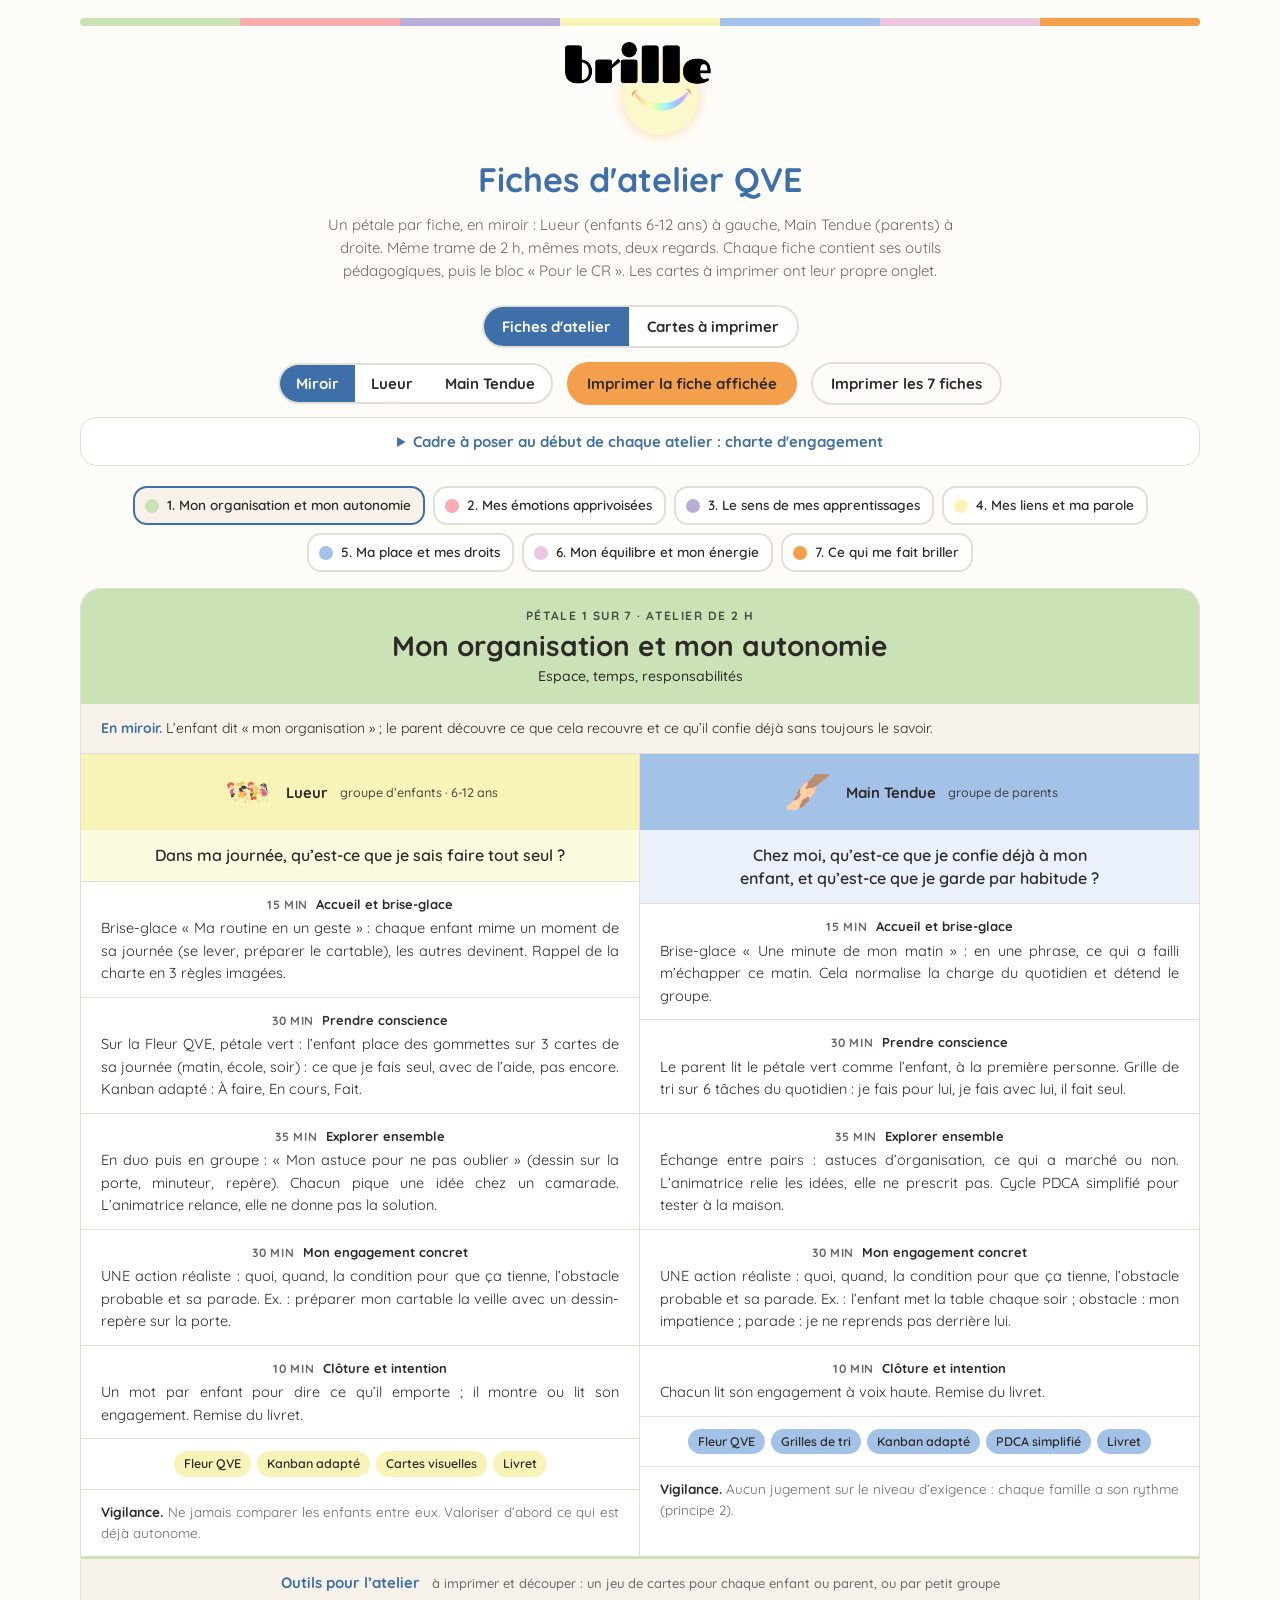
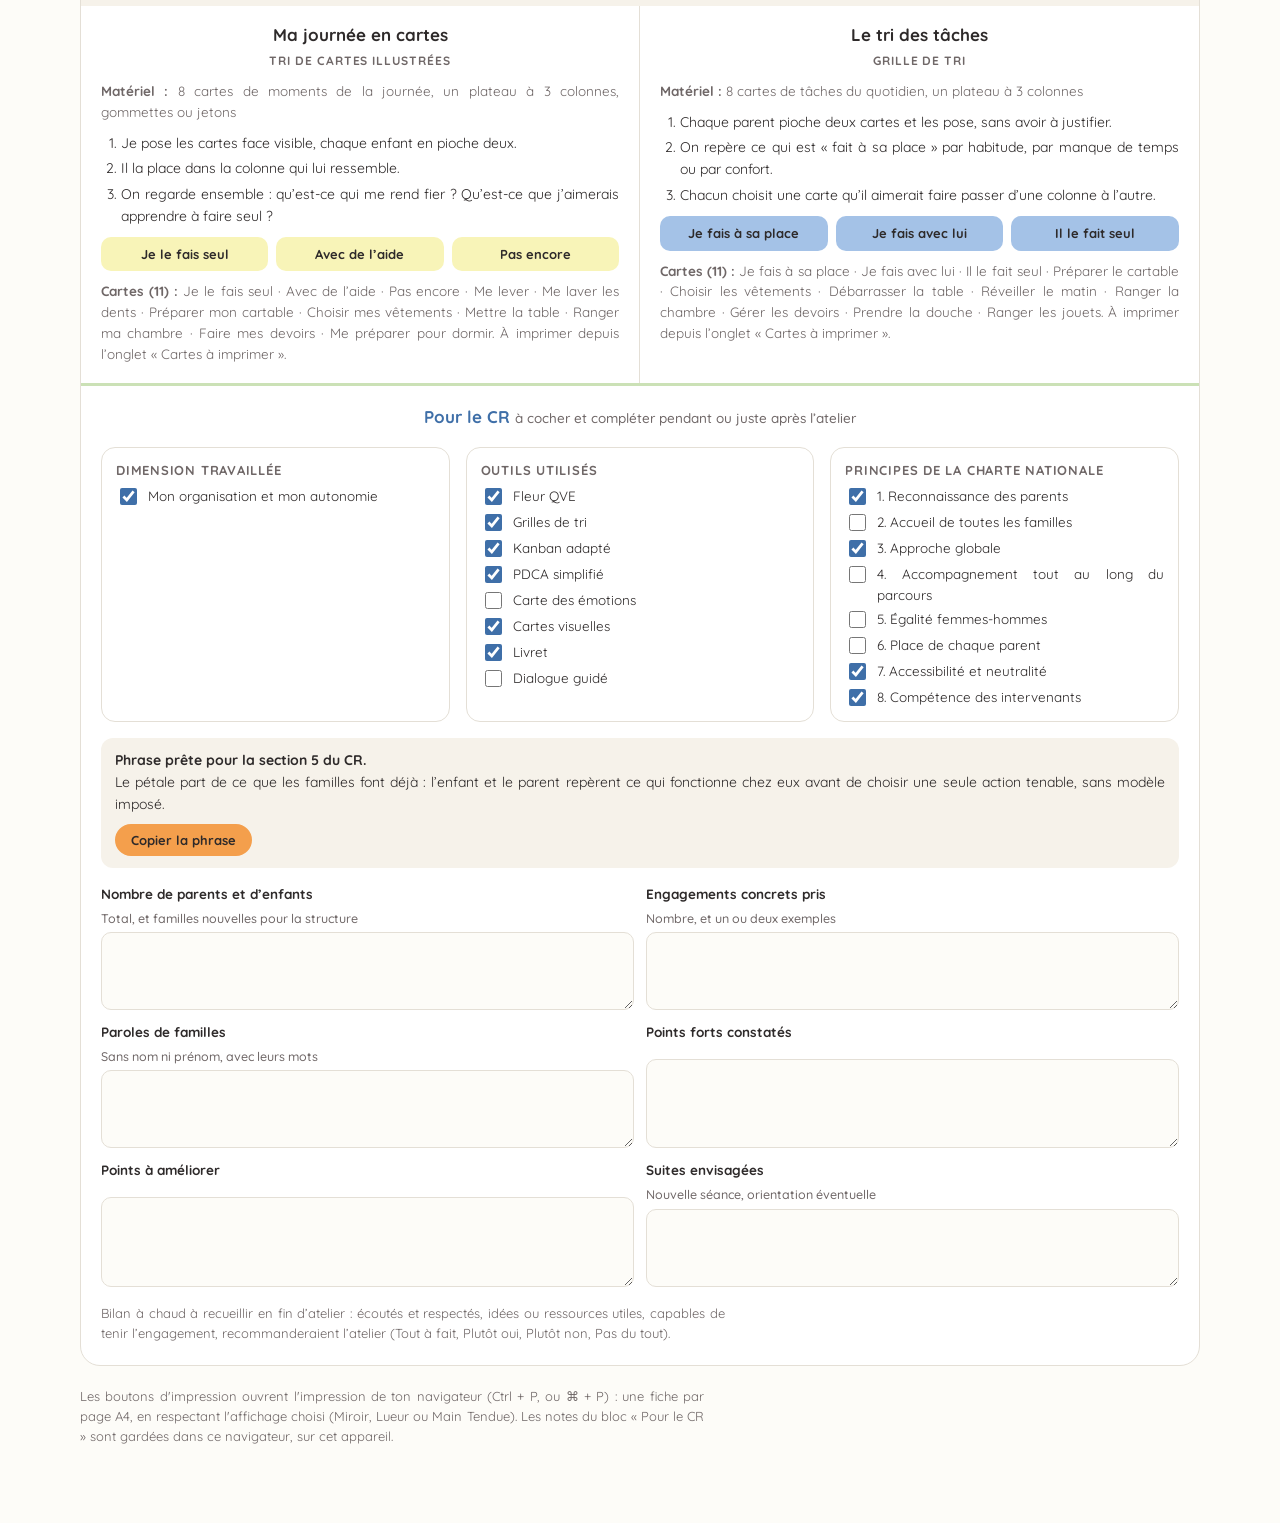
==== commit 45ca60ef: "Add files via upload" ====
--- a/fiches-ateliers.html
+++ b/fiches-ateliers.html
@@ -5,9 +5,6 @@
 <meta name="viewport" content="width=device-width, initial-scale=1, viewport-fit=cover">
 <style>[hidden]{display:none!important} body{margin:0}</style>
 <title>Fiches d'atelier QVE</title>
-<link rel="preconnect" href="https://fonts.googleapis.com">
-<link rel="preconnect" href="https://fonts.gstatic.com" crossorigin>
-<link href="https://fonts.googleapis.com/css2?family=Quicksand:wght@400;500;600;700&display=swap" rel="stylesheet">
 <style>
 /* Concept : une fiche par pétale, Lueur (enfants) et Main Tendue (parents) face à face, avec le bloc « Pour le CR » en pied. Palette du dossier de présentation BRILLE. */
 :root {
@@ -142,6 +139,10 @@
 @media (prefers-reduced-motion: no-preference) { .tab, .modes button { transition: background .15s, border-color .15s; } }
 </style>
 <style>
+@font-face { font-family: 'Quicksand'; font-style: normal; font-weight: 400; font-display: swap; src: url([data-uri]) format('woff2'); }
+@font-face { font-family: 'Quicksand'; font-style: normal; font-weight: 500; font-display: swap; src: url([data-uri]) format('woff2'); }
+@font-face { font-family: 'Quicksand'; font-style: normal; font-weight: 600; font-display: swap; src: url([data-uri]) format('woff2'); }
+@font-face { font-family: 'Quicksand'; font-style: normal; font-weight: 700; font-display: swap; src: url([data-uri]) format('woff2'); }
 /* Alignements : titres centrés, textes justifiés */
 .hero { display: grid; justify-items: center; text-align: center; gap: 8px; margin-bottom: 14px; }
 .brand { width: 150px; height: auto; }
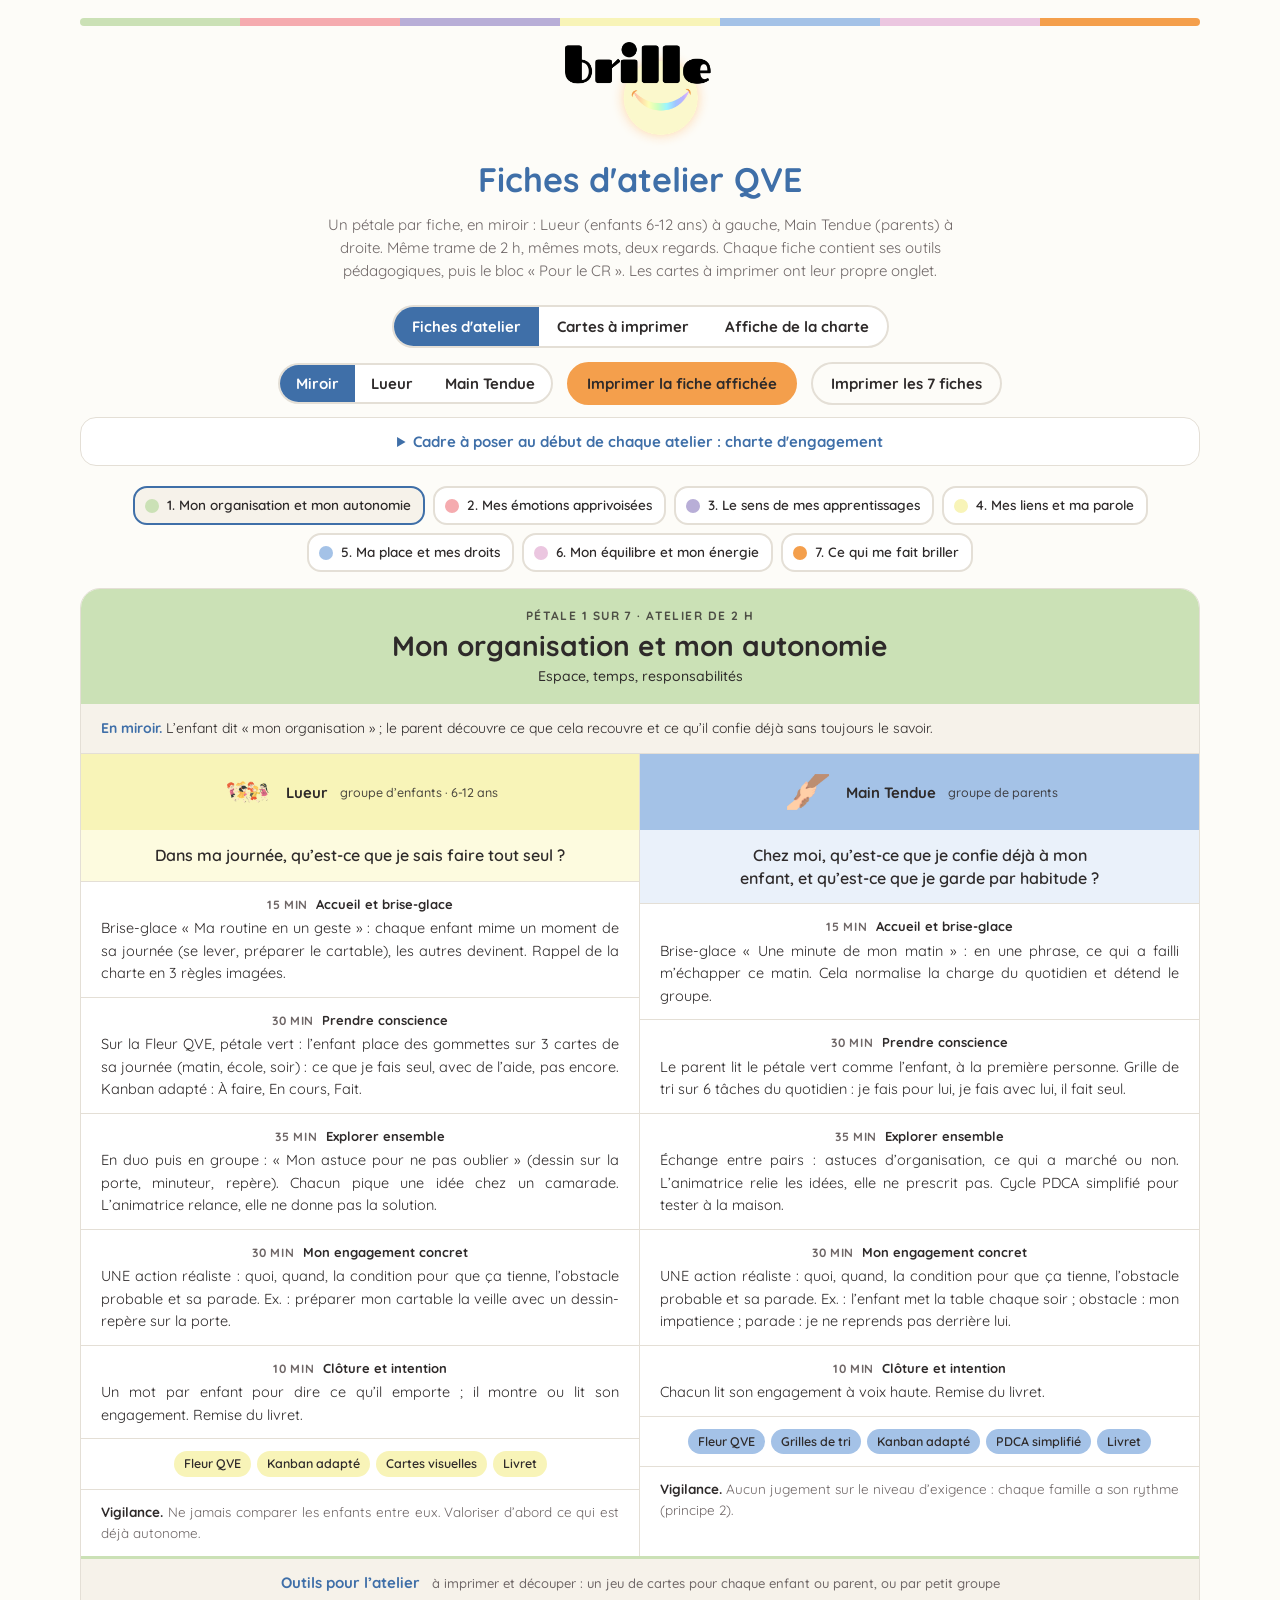
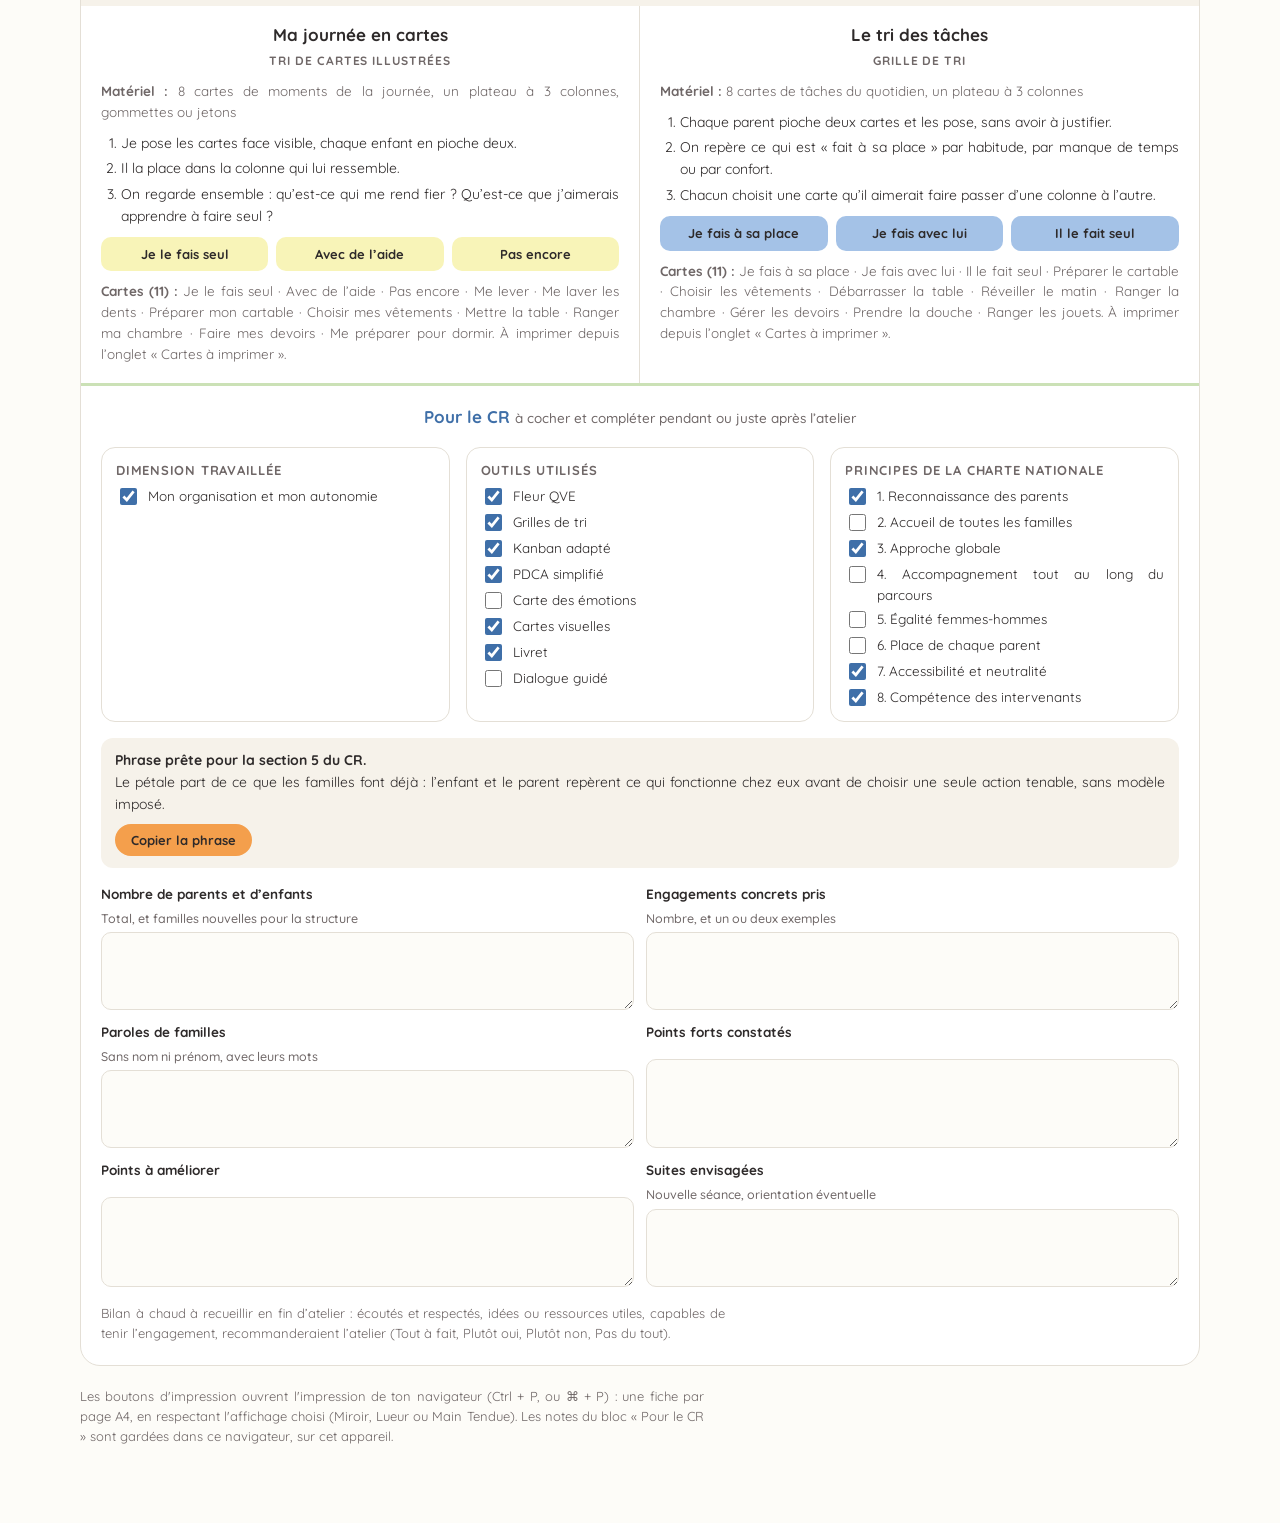
==== commit 0a1ffc47: "Add files via upload" ====
--- a/fiches-ateliers.html
+++ b/fiches-ateliers.html
@@ -170,10 +170,11 @@
 .pdfl { display: inline-flex; flex-wrap: wrap; gap: 10px; justify-content: center; }
 
 /* Cartes 63 x 88 mm (format jeu de cartes standard) ; 1em = 1mm à l'impression */
-.pcard { --u: .9mm; font-size: var(--u); width: 63em; height: 88em; box-sizing: border-box; background: #fff; border: .25em solid #d8d2c6; border-radius: 3.2em; font-family: var(--font); color: #2E2A2A; line-height: 1.2; overflow: hidden; flex: none; }
+.pcard { --u: .9mm; font-size: var(--u); width: 63em; height: 88em; box-sizing: border-box; background: #fff; border: 2em solid var(--pc); border-radius: 3.2em; font-family: var(--font); color: #2E2A2A; line-height: 1.2; overflow: hidden; flex: none; }
 @media (max-width: 760px) { .pcard { --u: .7mm; } }
-.pcard .pin { height: 100%; display: flex; flex-direction: column; background: #fff; }
-.phead { background: var(--pc); height: 12em; flex: none; display: flex; align-items: center; justify-content: center; padding: 0 3em; text-align: center; }
+.pcard .pin { height: 100%; display: flex; flex-direction: column; background: #fff; box-sizing: border-box; padding: calc(var(--u) * 1.8); }
+.pcard.back .pin { padding: 0; }
+.phead { background: var(--pc); border-radius: calc(var(--u) * 1.2); height: 12em; flex: none; display: flex; align-items: center; justify-content: center; padding: 0 3em; text-align: center; }
 .phead b { font-size: 3.5em; font-weight: 700; line-height: 1.15; }
 .pill { flex: none; height: calc(var(--u) * 40); display: grid; place-items: center; font-size: calc(var(--u) * 25); line-height: 1; font-family: "Apple Color Emoji", "Segoe UI Emoji", "Noto Color Emoji", sans-serif; padding-top: calc(var(--u) * 3); }
 .ptext { flex: 1; display: flex; flex-direction: column; align-items: center; justify-content: center; text-align: center; padding: calc(var(--u) * 1) calc(var(--u) * 3) calc(var(--u) * 4); font-weight: 700; overflow-wrap: anywhere; hyphens: auto; }
@@ -181,8 +182,9 @@
 .wl { width: 100%; height: calc(var(--u) * 3.4); border-bottom: calc(var(--u) * .3) solid rgba(46,42,42,.4); }
 .zl { margin-top: calc(var(--u) * 1.5); font-size: .45em; font-weight: 700; background: var(--sc); padding: .15em .9em; border-radius: 99em; letter-spacing: .08em; text-transform: uppercase; }
 .back .pin { align-items: center; justify-content: center; position: relative; }
-.bmain { width: 50em; height: auto; }
-.bsd { position: absolute; bottom: 5em; left: 50%; transform: translateX(-50%); width: 9em; height: 9em; border-radius: 2em; }
+.bmain { width: 46em; height: auto; }
+.pcard.back { border: 0; }
+.bsd { position: absolute; top: 8em; left: 8em; width: 9em; height: 9em; border-radius: 2em; }
 .dh { margin: 22px 0 10px; font-size: 17px; text-align: center; display: flex; flex-wrap: wrap; align-items: center; justify-content: center; gap: 8px; }
 .dh .sw { width: 16px; height: 16px; border-radius: 50%; background: var(--pc); border: 2px solid var(--fg); }
 .dh small { font-weight: 500; color: var(--muted); font-size: 13px; }
@@ -208,7 +210,40 @@
   .toolhead { padding: 8px 14px; font-size: 12px; } .tool { padding: 10px 14px; gap: 6px; } .tool h4 { font-size: 13px; } .how, .mat { font-size: 9.8px; }
   .cr { padding: 12px 14px; gap: 10px; } .box { padding: 8px 10px; } .checks { font-size: 9.5px; } .notes textarea { min-height: 44px; }
   .fiche { break-inside: auto; }
-  .sheet .pcard { --u: 1mm; outline: .15mm solid #b9b3a8; outline-offset: -.1mm; }
+  .sheet .pcard { --u: 1mm; border-radius: 0; }
+}
+
+/* Affiche de la charte : 1em = 1/190e de la largeur ; 1mm à l'impression */
+.poster { --pu: calc(min(100vw - 32px, 800px) / 190); font-size: var(--pu); width: calc(var(--pu) * 190); height: calc(var(--pu) * 277); margin: 0 auto; background: #FDFCF8; color: #2E2A2A; border: 1px solid var(--line); border-radius: 2em; padding: 6em 8em 6em; box-sizing: border-box; display: flex; flex-direction: column; gap: 3.5em; font-family: var(--font); overflow: hidden; }
+.pbar { display: flex; height: 3em; border-radius: 2em; overflow: hidden; flex: none; }
+.pbar i { flex: 1; display: block; }
+.phd { display: flex; align-items: center; justify-content: space-between; gap: 6em; flex: none; }
+.phd img { width: 22em; height: 22em; border-radius: 4em; flex: none; object-fit: cover; }
+.phd .pbr { width: 30em; height: auto; border-radius: 0; }
+.ptt { text-align: center; flex: 1; }
+.ptt h2 { margin: 0; font-size: 11em; line-height: 1.05; color: #3f6fa8; text-wrap: balance; }
+.ptt p { margin: 2em 0 0; font-size: 4.2em; font-weight: 600; }
+.pin1 { margin: 0; text-align: center; font-size: 6em; font-weight: 700; flex: none; }
+.pgrid { display: grid; grid-template-columns: repeat(2, minmax(0, 1fr)); grid-auto-rows: 1fr; gap: 4em; flex: 1; min-height: 0; }
+.pc { background: var(--c); border-radius: 5em; padding: 3em 4em; display: flex; align-items: center; gap: 4em; min-width: 0; overflow: hidden; }
+.pe { flex: none; width: calc(var(--pu) * 24); height: calc(var(--pu) * 24); border-radius: 50%; background: #fff; display: grid; place-items: center; font-size: calc(var(--pu) * 15); line-height: 1; font-family: "Apple Color Emoji", "Segoe UI Emoji", "Noto Color Emoji", sans-serif; }
+.pc h3 { margin: 0 0 .35em; font-size: 5.4em; line-height: 1.1; text-wrap: balance; }
+.pc p { margin: 0; font-size: 4em; line-height: 1.3; font-weight: 500; }
+.pmoi { border: .6em dashed #b8aed7; border-radius: 5em; padding: 3em 5em; flex: none; background: #fff; }
+.pmoi h3 { margin: 0 0 1.3em; text-align: center; font-size: 5.4em; color: #3f6fa8; }
+.pmoi ul { list-style: none; margin: 0; padding: 0; display: grid; grid-template-columns: repeat(2, minmax(0, 1fr)); gap: 1.4em 4em; }
+.pmoi li { font-size: 3.5em; line-height: 1.3; font-weight: 500; display: flex; gap: .6em; align-items: flex-start; }
+.pmoi li span { flex: none; font-size: 1.5em; line-height: 1; font-family: "Apple Color Emoji", "Segoe UI Emoji", "Noto Color Emoji", sans-serif; }
+.psg { display: flex; align-items: flex-end; gap: 3em; flex: none; font-size: 4em; font-weight: 700; }
+.psg i { flex: 1; border-bottom: .15em solid #2E2A2A; height: 1.4em; }
+.psg i.sm { flex: .5; }
+.psg span { white-space: nowrap; }
+@media print {
+  .poster { --pu: 1mm; border: 0; border-radius: 0; }
+  #vAffiche { display: none !important; }
+  body[data-print="affiche"] #vAffiche { display: block !important; }
+  body[data-print="affiche"] #vFiches, body[data-print="affiche"] #vCartes { display: none !important; }
+  body[data-print="cartes"] #vAffiche, body[data-print="fiche"] #vAffiche, body[data-print="fiches"] #vAffiche { display: none !important; }
 }
 </style>
 
@@ -225,6 +260,7 @@
     <div class="seg" id="views" role="group" aria-label="Vue">
       <button type="button" data-v="f" aria-pressed="true">Fiches d'atelier</button>
       <button type="button" data-v="c" aria-pressed="false">Cartes à imprimer</button>
+      <button type="button" data-v="a" aria-pressed="false">Affiche de la charte</button>
     </div>
   </header>
 
@@ -290,6 +326,43 @@
     <p class="foot cfoot noprint" id="cardsMeta"></p>
     <div id="cardsPreview"></div>
     <p class="foot cfoot noprint">Impression à la main : choisis « les rectos d'abord », puis remets la pile dans le bac et choisis « les dos ensuite ». Les dos sont placés en miroir pour tomber derrière chaque recto, avec un retournement sur le bord long (comme on tourne la page d'un livre). Fais d'abord un test avec une seule feuille : si le dos est à l'envers ou décalé, change « Retourner sur » ou coche « Dos en ordre inverse ». Imprime à l'échelle 100 % (sans « ajuster à la page ») et découpe sur les traits gris.</p>
+  </section>
+
+  <section id="vAffiche" class="posterview" hidden>
+    <div class="toolbar noprint">
+      <button type="button" class="btn" id="pPoster">Imprimer l'affiche</button>
+      <span id="pdfPoster" class="pdfl"><a class="btn alt" href="affiche-charte-lueur.pdf" download>PDF de l'affiche</a></span>
+    </div>
+    <p class="foot cfoot noprint">L'affiche est prévue pour une feuille A4. Pour l'agrandir en A3, choisis A3 dans les réglages d'impression de ton navigateur avec « Ajuster à la page ». Pour l'accrocher en salle, imprime-la en couleur sur du papier épais.</p>
+    <article class="poster" aria-label="Affiche : la charte de Lueur">
+      <div class="pbar" aria-hidden="true"><i style="background:#cbe1b6"></i><i style="background:#f5abaf"></i><i style="background:#b8aed7"></i><i style="background:#f8f4b8"></i><i style="background:#a4c2e7"></i><i style="background:#ebc6e0"></i><i style="background:#f49f4c"></i></div>
+      <header class="phd">
+        <img src="[data-uri]" alt="Lueur">
+        <div class="ptt"><h2>La charte de Lueur</h2><p>Nos règles pour que chacun se sente bien dans le groupe</p></div>
+        <img class="pbr" src="[data-uri]" alt="BRILLE">
+      </header>
+      <p class="pin1">Dans mon groupe, je m'engage à…</p>
+      <div class="pgrid">
+        <section class="pc" style="--c:#cbe1b6"><div class="pe">👂</div><div><h3>J'écoute les autres</h3><p>Je laisse chacun finir sa phrase. Je lève la main pour parler.</p></div></section>
+        <section class="pc" style="--c:#f5abaf"><div class="pe">🤐</div><div><h3>Ce qu'on dit ici reste ici</h3><p>Je ne répète pas à l'extérieur ce que les autres ont dit.</p></div></section>
+        <section class="pc" style="--c:#b8aed7"><div class="pe">🤗</div><div><h3>Je suis bienveillant·e</h3><p>Pas de moqueries, pas de gros mots. Chacun a le droit de se tromper.</p></div></section>
+        <section class="pc" style="--c:#f8f4b8"><div class="pe">🗣️</div><div><h3>Ma parole compte</h3><p>Je dis ce que je pense avec mes mots. J'ai le droit de passer mon tour.</p></div></section>
+        <section class="pc" style="--c:#a8dbeb"><div class="pe">📵</div><div><h3>Téléphone en silencieux</h3><p>Pendant l'atelier, je suis là pour de vrai, avec le groupe.</p></div></section>
+        <section class="pc" style="--c:#ebc6e0"><div class="pe">🌱</div><div><h3>Je choisis une action</h3><p>À la fin, je choisis une petite chose à essayer, à mon rythme.</p></div></section>
+      </div>
+      <section class="pmoi">
+        <h3>Et moi, l'animatrice, je promets…</h3>
+        <ul>
+          <li><span>🛡️</span> Que tu te sentes en sécurité.</li>
+          <li><span>💡</span> De t'aider à trouver tes idées, sans décider à ta place.</li>
+          <li><span>🔒</span> De garder pour moi ce que tu me confies, sauf si tu es en danger : alors je t'aide à être protégé·e.</li>
+          <li><span>🧩</span> D'adapter l'atelier à chacun.</li>
+          <li><span>🩺</span> D'orienter vers la bonne personne si tu as un gros souci : je ne suis pas médecin.</li>
+          <li><span>📝</span> De regarder avec vous ce qui a plu et ce qu'on peut améliorer.</li>
+        </ul>
+      </section>
+      <footer class="psg"><span>✍️ Je m'engage. Mon prénom :</span><i></i><span>Date :</span><i class="sm"></i></footer>
+    </article>
   </section>
 
   <div id="printCards" aria-hidden="true"></div>
@@ -617,9 +690,9 @@
   }
   [selP, selS, optGroup].forEach(function (e) { e.addEventListener('change', updMeta); });
   /* vues et impression */
-  var vF = document.getElementById('vFiches'), vC = document.getElementById('vCartes'), view = 'f';
+  var vF = document.getElementById('vFiches'), vC = document.getElementById('vCartes'), vA = document.getElementById('vAffiche'), view = 'f';
   function setView(v) {
-    view = v; vF.hidden = v !== 'f'; vC.hidden = v !== 'c';
+    view = v; vF.hidden = v !== 'f'; vC.hidden = v !== 'c'; vA.hidden = v !== 'a';
     Array.prototype.forEach.call(document.querySelectorAll('#views button'), function (b) { b.setAttribute('aria-pressed', b.dataset.v === v); });
     if (v === 'c' && !prev.innerHTML) renderPreview();
   }
@@ -631,9 +704,10 @@
   }
   document.getElementById('pOne').addEventListener('click', function () { doPrint('fiche'); });
   document.getElementById('pAll').addEventListener('click', function () { doPrint('fiches'); });
+  document.getElementById('pPoster').addEventListener('click', function () { doPrint('affiche'); });
   document.getElementById('pCards').addEventListener('click', function () { doPrint('cartes'); });
   window.addEventListener('beforeprint', function () {
-    if (!document.body.getAttribute('data-print')) { if (view === 'c') { buildSheets(); document.body.setAttribute('data-print', 'cartes'); } else document.body.setAttribute('data-print', 'fiche'); }
+    if (!document.body.getAttribute('data-print')) { if (view === 'a') document.body.setAttribute('data-print', 'affiche'); else if (view === 'c') { buildSheets(); document.body.setAttribute('data-print', 'cartes'); } else document.body.setAttribute('data-print', 'fiche'); }
   });
   window.addEventListener('afterprint', function () { document.body.removeAttribute('data-print'); });
   document.documentElement.lang = 'fr';
